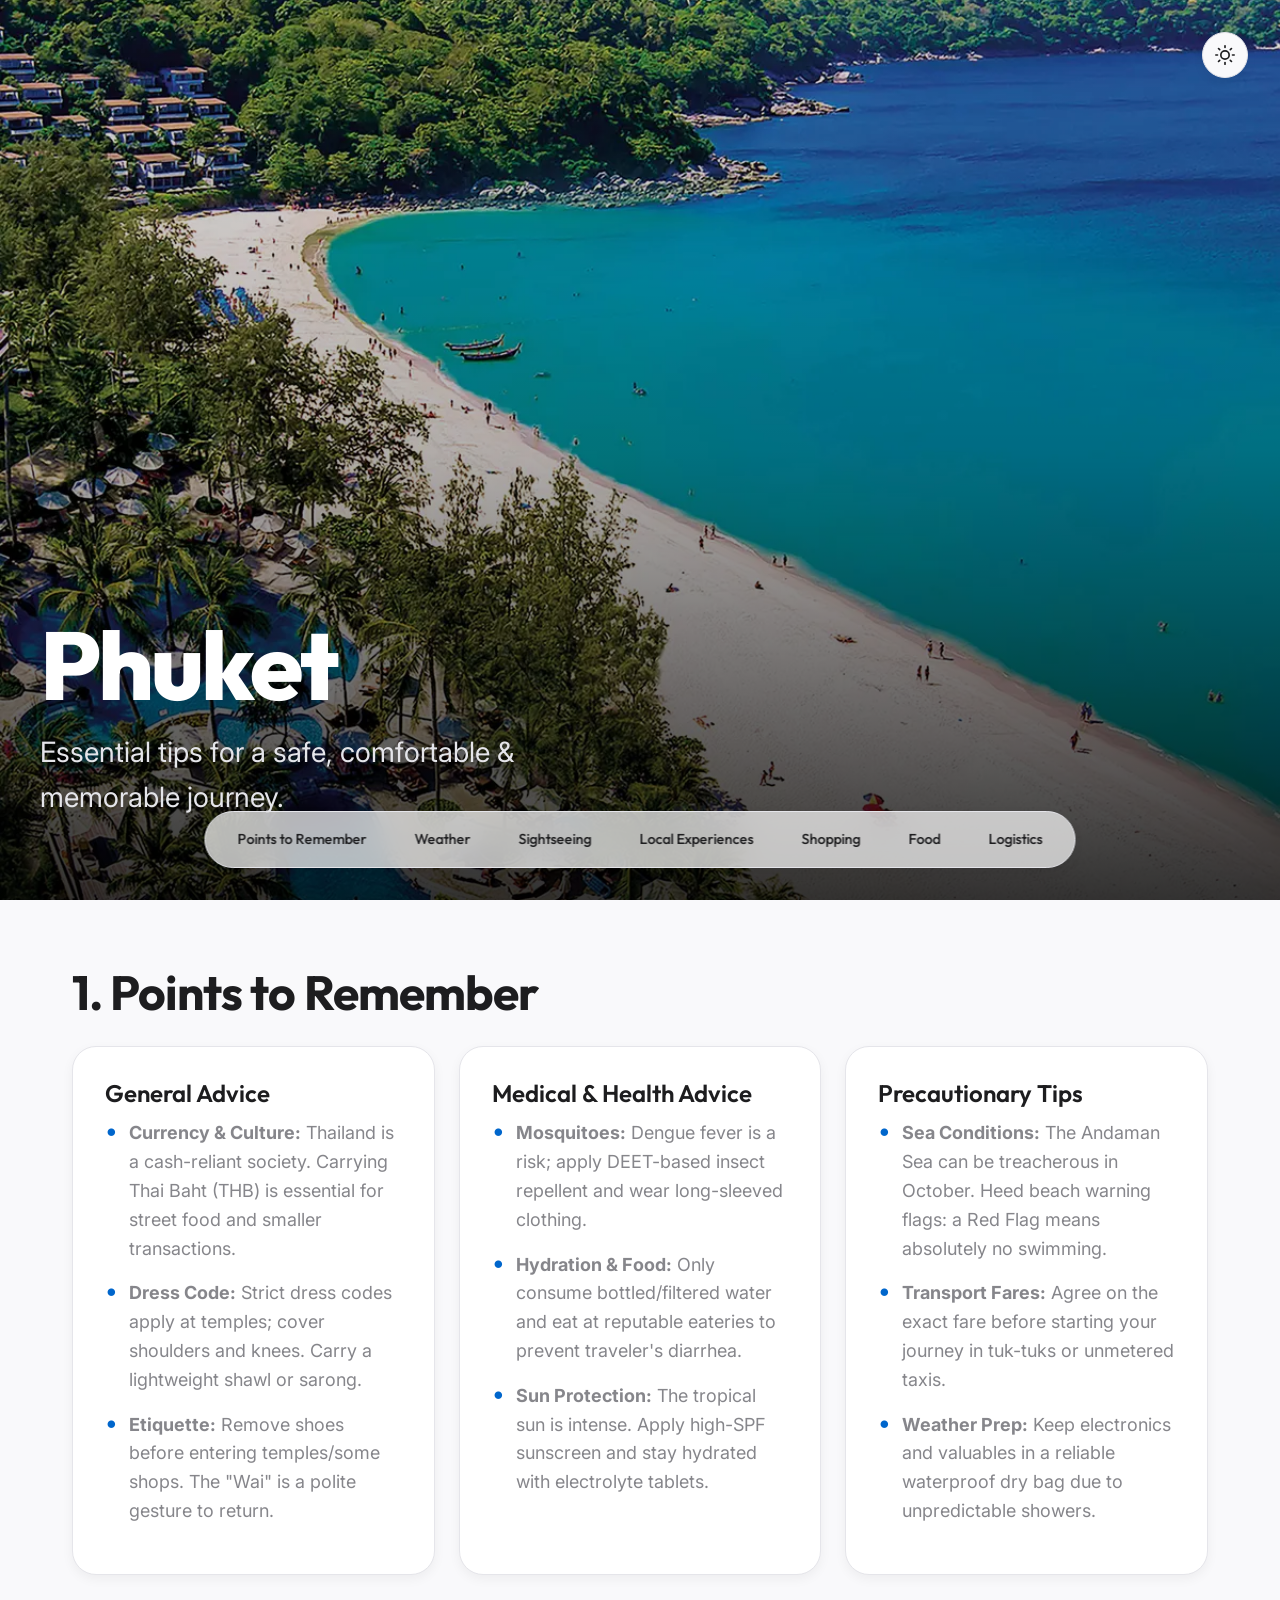
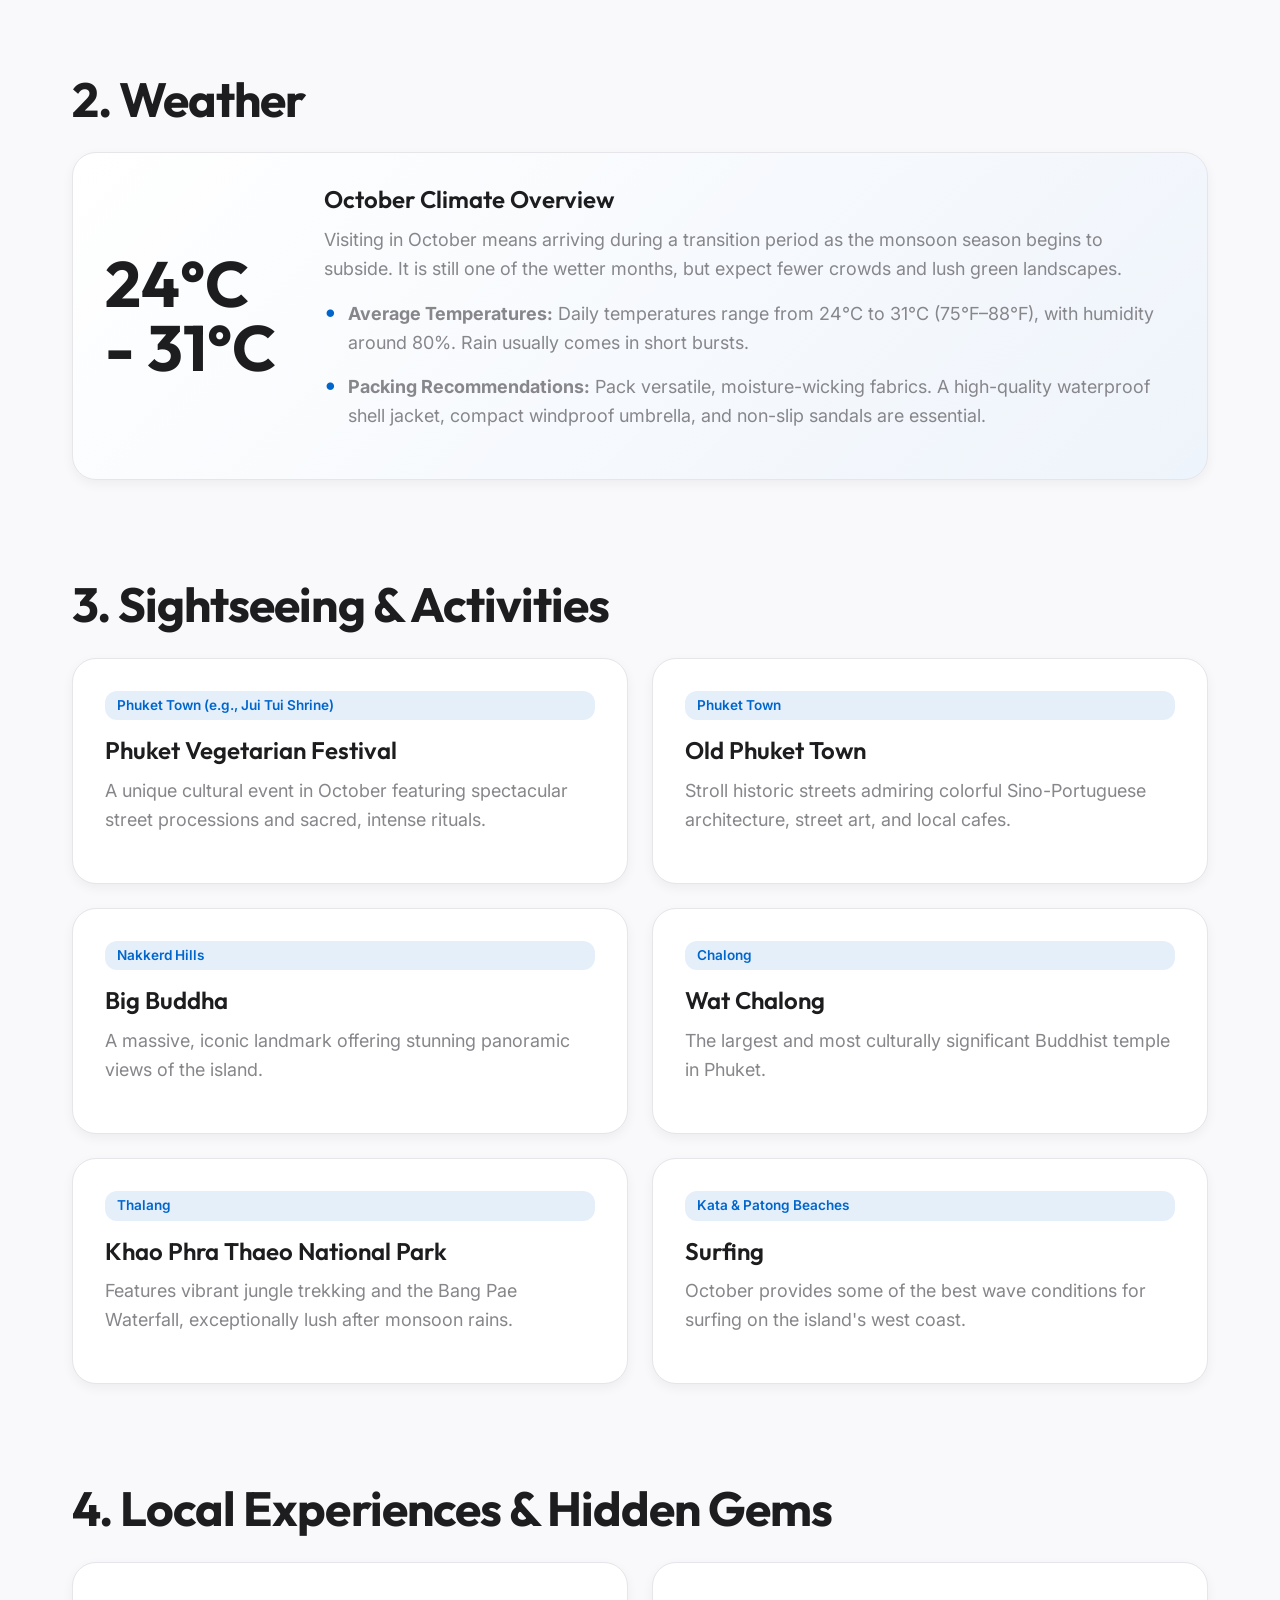
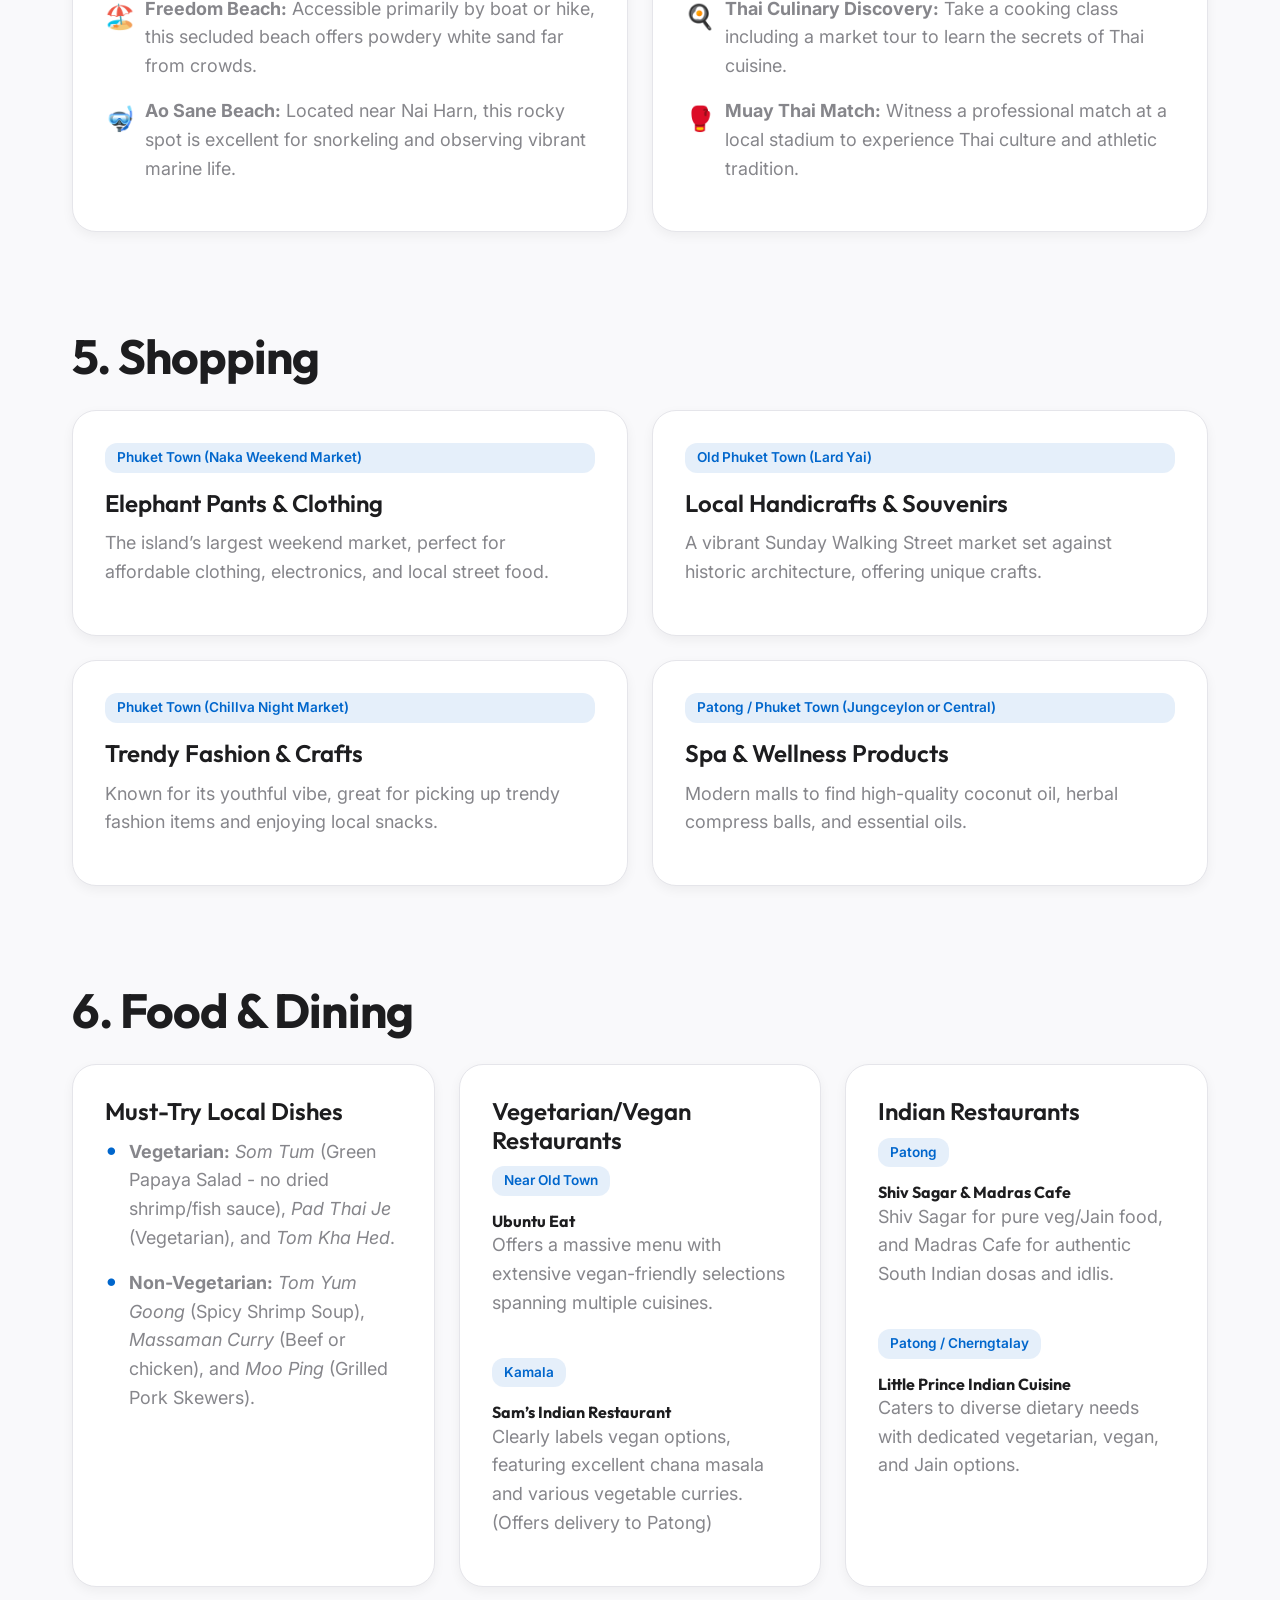
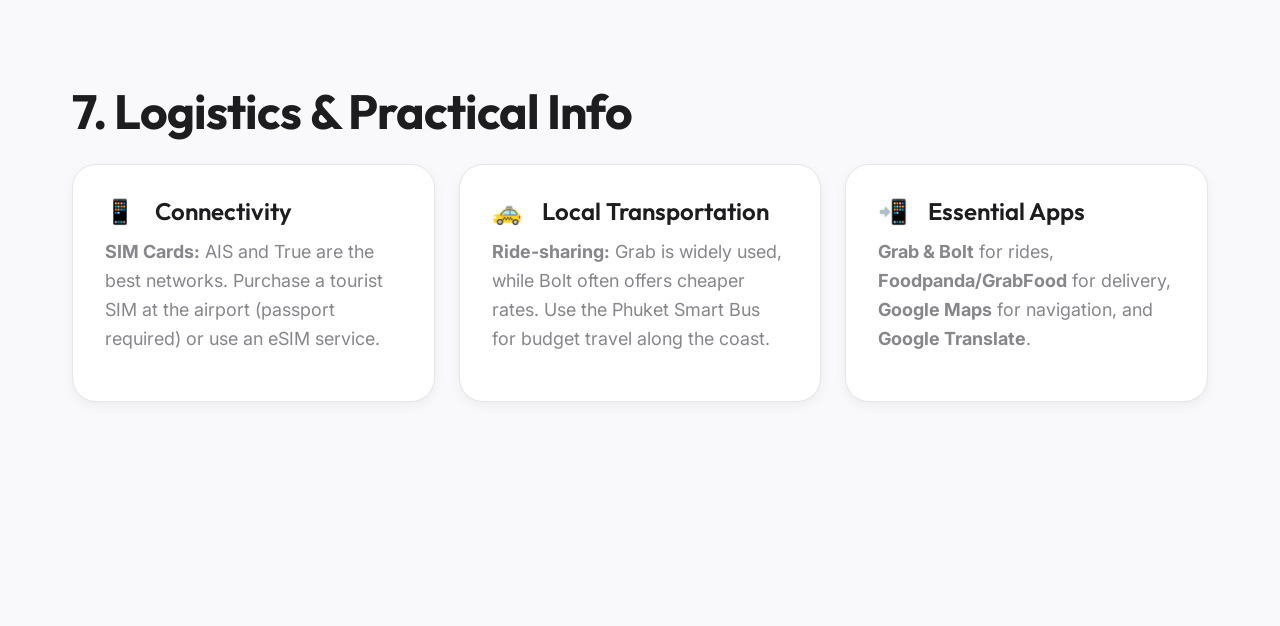
==== Phuket.html @ 5f1fd660 "feat: initialize Phuket travel guide project with responsive layout, custom CSS styling, and interac" ====
<!DOCTYPE html>
<html lang="en">
<head>
    <meta charset="UTF-8">
    <meta name="viewport" content="width=device-width, initial-scale=1.0">
    <title>Phuket Travel Guide - TTB Experiences</title>
    <meta name="description" content="Essential tips for a safe, comfortable & memorable journey to Phuket.">
    <link rel="stylesheet" href="phuket_styles.css">
    <script>
        (function() {
            const savedTheme = localStorage.getItem('theme');
            if (savedTheme === 'dark' || savedTheme === 'light') {
                document.documentElement.setAttribute('data-theme', savedTheme);
            }
        })();
    </script>
</head>
<body>

    <!-- Floating Action Button -->
    <div class="fab-container">
        <button class="fab-btn" id="theme-toggle" aria-label="Toggle Theme" style="padding: 0.75rem;">
            <svg id="theme-icon" width="20" height="20" viewBox="0 0 24 24" fill="none" stroke="currentColor" stroke-width="2" stroke-linecap="round" stroke-linejoin="round">
                <!-- SVG content managed by JS -->
            </svg>
        </button>
    </div>

    <!-- Floating Navigation Island -->
    <nav class="nav-island" aria-label="Table of Contents">
        <a href="#points-to-remember" class="nav-link">Points to Remember</a>
        <a href="#weather" class="nav-link">Weather</a>
        <a href="#sightseeing" class="nav-link">Sightseeing</a>
        <a href="#local-experiences" class="nav-link">Local Experiences</a>
        <a href="#shopping" class="nav-link">Shopping</a>
        <a href="#food" class="nav-link">Food</a>
        <a href="#logistics" class="nav-link">Logistics</a>
    </nav>

    <!-- Hero Section -->
    <header class="hero">
        <div class="hero-content">
            <h1>Phuket</h1>
            <p>Essential tips for a safe, comfortable & memorable journey.</p>
        </div>
    </header>

    <main>
        <!-- Section 1: Points to Remember -->
        <section id="points-to-remember" class="reveal">
            <h2>1. Points to Remember</h2>
            <div class="bento-grid col-3">
                <article class="bento-card">
                    <h3>General Advice</h3>
                    <ul>
                        <li><strong>Currency & Culture:</strong> Thailand is a cash-reliant society. Carrying Thai Baht (THB) is essential for street food and smaller transactions.</li>
                        <li><strong>Dress Code:</strong> Strict dress codes apply at temples; cover shoulders and knees. Carry a lightweight shawl or sarong.</li>
                        <li><strong>Etiquette:</strong> Remove shoes before entering temples/some shops. The "Wai" is a polite gesture to return.</li>
                    </ul>
                </article>

                <article class="bento-card">
                    <h3>Medical & Health Advice</h3>
                    <ul>
                        <li><strong>Mosquitoes:</strong> Dengue fever is a risk; apply DEET-based insect repellent and wear long-sleeved clothing.</li>
                        <li><strong>Hydration & Food:</strong> Only consume bottled/filtered water and eat at reputable eateries to prevent traveler's diarrhea.</li>
                        <li><strong>Sun Protection:</strong> The tropical sun is intense. Apply high-SPF sunscreen and stay hydrated with electrolyte tablets.</li>
                    </ul>
                </article>

                <article class="bento-card">
                    <h3>Precautionary Tips</h3>
                    <ul>
                        <li><strong>Sea Conditions:</strong> The Andaman Sea can be treacherous in October. Heed beach warning flags: a Red Flag means absolutely no swimming.</li>
                        <li><strong>Transport Fares:</strong> Agree on the exact fare before starting your journey in tuk-tuks or unmetered taxis.</li>
                        <li><strong>Weather Prep:</strong> Keep electronics and valuables in a reliable waterproof dry bag due to unpredictable showers.</li>
                    </ul>
                </article>
            </div>
        </section>

        <!-- Section 2: Weather -->
        <section id="weather" class="reveal">
            <h2>2. Weather</h2>
            <div class="bento-grid">
                <article class="bento-card weather-card">
                    <div class="weather-metric">24°C<br>- 31°C</div>
                    <div class="weather-details">
                        <h3>October Climate Overview</h3>
                        <p>Visiting in October means arriving during a transition period as the monsoon season begins to subside. It is still one of the wetter months, but expect fewer crowds and lush green landscapes.</p>
                        <ul>
                            <li><strong>Average Temperatures:</strong> Daily temperatures range from 24°C to 31°C (75°F–88°F), with humidity around 80%. Rain usually comes in short bursts.</li>
                            <li><strong>Packing Recommendations:</strong> Pack versatile, moisture-wicking fabrics. A high-quality waterproof shell jacket, compact windproof umbrella, and non-slip sandals are essential.</li>
                        </ul>
                    </div>
                </article>
            </div>
        </section>

        <!-- Section 3: Sightseeing & Activities -->
        <section id="sightseeing" class="reveal">
            <h2>3. Sightseeing & Activities</h2>
            <div class="bento-grid col-2">
                <article class="bento-card">
                    <span class="badge">Phuket Town (e.g., Jui Tui Shrine)</span>
                    <h3>Phuket Vegetarian Festival</h3>
                    <p>A unique cultural event in October featuring spectacular street processions and sacred, intense rituals.</p>
                </article>

                <article class="bento-card">
                    <span class="badge">Phuket Town</span>
                    <h3>Old Phuket Town</h3>
                    <p>Stroll historic streets admiring colorful Sino-Portuguese architecture, street art, and local cafes.</p>
                </article>

                <article class="bento-card">
                    <span class="badge">Nakkerd Hills</span>
                    <h3>Big Buddha</h3>
                    <p>A massive, iconic landmark offering stunning panoramic views of the island.</p>
                </article>
                
                <article class="bento-card">
                    <span class="badge">Chalong</span>
                    <h3>Wat Chalong</h3>
                    <p>The largest and most culturally significant Buddhist temple in Phuket.</p>
                </article>

                <article class="bento-card">
                    <span class="badge">Thalang</span>
                    <h3>Khao Phra Thaeo National Park</h3>
                    <p>Features vibrant jungle trekking and the Bang Pae Waterfall, exceptionally lush after monsoon rains.</p>
                </article>
                
                <article class="bento-card">
                    <span class="badge">Kata & Patong Beaches</span>
                    <h3>Surfing</h3>
                    <p>October provides some of the best wave conditions for surfing on the island's west coast.</p>
                </article>
            </div>
        </section>

        <!-- Section 4: Local Experiences & Hidden Gems -->
        <section id="local-experiences" class="reveal">
            <h2>4. Local Experiences & Hidden Gems</h2>
            <div class="bento-grid col-2">
                <article class="bento-card">
                    <ul class="icon-list">
                        <li>
                            <span class="icon-wrap">🏖️</span>
                            <strong>Freedom Beach:</strong> Accessible primarily by boat or hike, this secluded beach offers powdery white sand far from crowds.
                        </li>
                        <li>
                            <span class="icon-wrap">🤿</span>
                            <strong>Ao Sane Beach:</strong> Located near Nai Harn, this rocky spot is excellent for snorkeling and observing vibrant marine life.
                        </li>
                    </ul>
                </article>
                <article class="bento-card">
                    <ul class="icon-list">
                        <li>
                            <span class="icon-wrap">🍳</span>
                            <strong>Thai Culinary Discovery:</strong> Take a cooking class including a market tour to learn the secrets of Thai cuisine.
                        </li>
                        <li>
                            <span class="icon-wrap">🥊</span>
                            <strong>Muay Thai Match:</strong> Witness a professional match at a local stadium to experience Thai culture and athletic tradition.
                        </li>
                    </ul>
                </article>
            </div>
        </section>

        <!-- Section 5: Shopping -->
        <section id="shopping" class="reveal">
            <h2>5. Shopping</h2>
            <div class="bento-grid col-2">
                <article class="bento-card">
                    <span class="badge">Phuket Town (Naka Weekend Market)</span>
                    <h3>Elephant Pants & Clothing</h3>
                    <p>The island’s largest weekend market, perfect for affordable clothing, electronics, and local street food.</p>
                </article>

                <article class="bento-card">
                    <span class="badge">Old Phuket Town (Lard Yai)</span>
                    <h3>Local Handicrafts & Souvenirs</h3>
                    <p>A vibrant Sunday Walking Street market set against historic architecture, offering unique crafts.</p>
                </article>

                <article class="bento-card">
                    <span class="badge">Phuket Town (Chillva Night Market)</span>
                    <h3>Trendy Fashion & Crafts</h3>
                    <p>Known for its youthful vibe, great for picking up trendy fashion items and enjoying local snacks.</p>
                </article>
                
                <article class="bento-card">
                    <span class="badge">Patong / Phuket Town (Jungceylon or Central)</span>
                    <h3>Spa & Wellness Products</h3>
                    <p>Modern malls to find high-quality coconut oil, herbal compress balls, and essential oils.</p>
                </article>
            </div>
        </section>

        <!-- Section 6: Food & Dining -->
        <section id="food" class="reveal">
            <h2>6. Food & Dining</h2>
            <div class="bento-grid col-3">
                <article class="bento-card">
                    <h3>Must-Try Local Dishes</h3>
                    <ul>
                        <li><strong>Vegetarian:</strong> <em>Som Tum</em> (Green Papaya Salad - no dried shrimp/fish sauce), <em>Pad Thai Je</em> (Vegetarian), and <em>Tom Kha Hed</em>.</li>
                        <li><strong>Non-Vegetarian:</strong> <em>Tom Yum Goong</em> (Spicy Shrimp Soup), <em>Massaman Curry</em> (Beef or chicken), and <em>Moo Ping</em> (Grilled Pork Skewers).</li>
                    </ul>
                </article>

                <article class="bento-card">
                    <h3>Vegetarian/Vegan Restaurants</h3>
                    <div style="margin-bottom: 1.5rem;">
                        <span class="badge">Near Old Town</span>
                        <h4>Ubuntu Eat</h4>
                        <p>Offers a massive menu with extensive vegan-friendly selections spanning multiple cuisines.</p>
                    </div>
                    <div>
                        <span class="badge">Kamala</span>
                        <h4>Sam’s Indian Restaurant</h4>
                        <p>Clearly labels vegan options, featuring excellent chana masala and various vegetable curries. (Offers delivery to Patong)</p>
                    </div>
                </article>

                <article class="bento-card">
                    <h3>Indian Restaurants</h3>
                    <div style="margin-bottom: 1.5rem;">
                        <span class="badge">Patong</span>
                        <h4>Shiv Sagar & Madras Cafe</h4>
                        <p>Shiv Sagar for pure veg/Jain food, and Madras Cafe for authentic South Indian dosas and idlis.</p>
                    </div>
                    <div>
                        <span class="badge">Patong / Cherngtalay</span>
                        <h4>Little Prince Indian Cuisine</h4>
                        <p>Caters to diverse dietary needs with dedicated vegetarian, vegan, and Jain options.</p>
                    </div>
                </article>
            </div>
        </section>

        <!-- Section 7: Logistics & Practical Info -->
        <section id="logistics" class="reveal">
            <h2>7. Logistics & Practical Info</h2>
            <div class="bento-grid col-3">
                <article class="bento-card">
                    <h3><span style="font-size: 1.5rem; margin-right: 0.5rem;">📱</span> Connectivity</h3>
                    <p><strong>SIM Cards:</strong> AIS and True are the best networks. Purchase a tourist SIM at the airport (passport required) or use an eSIM service.</p>
                </article>

                <article class="bento-card">
                    <h3><span style="font-size: 1.5rem; margin-right: 0.5rem;">🚕</span> Local Transportation</h3>
                    <p><strong>Ride-sharing:</strong> Grab is widely used, while Bolt often offers cheaper rates. Use the Phuket Smart Bus for budget travel along the coast.</p>
                </article>

                <article class="bento-card">
                    <h3><span style="font-size: 1.5rem; margin-right: 0.5rem;">📲</span> Essential Apps</h3>
                    <p><strong>Grab & Bolt</strong> for rides, <strong>Foodpanda/GrabFood</strong> for delivery, <strong>Google Maps</strong> for navigation, and <strong>Google Translate</strong>.</p>
                </article>
            </div>
        </section>
    </main>

    <script>
        // Micro-animations: Intersection Observer for Scroll Reveals
        document.addEventListener('DOMContentLoaded', () => {
            const reveals = document.querySelectorAll('.reveal');
            
            const observerOptions = {
                root: null,
                rootMargin: '0px',
                threshold: 0.15
            };
            
            const observer = new IntersectionObserver((entries, observer) => {
                entries.forEach(entry => {
                    if (entry.isIntersecting) {
                        entry.target.classList.add('visible');
                    }
                });
            }, observerOptions);
            
            reveals.forEach(reveal => {
                observer.observe(reveal);
            });
            
            // Theme Toggle Logic
            const toggleBtn = document.getElementById('theme-toggle');
            const themeIcon = document.getElementById('theme-icon');
            
            const sunIcon = `<circle cx="12" cy="12" r="5"></circle><line x1="12" y1="1" x2="12" y2="3"></line><line x1="12" y1="21" x2="12" y2="23"></line><line x1="4.22" y1="4.22" x2="5.64" y2="5.64"></line><line x1="18.36" y1="18.36" x2="19.78" y2="19.78"></line><line x1="1" y1="12" x2="3" y2="12"></line><line x1="21" y1="12" x2="23" y2="12"></line><line x1="4.22" y1="19.78" x2="5.64" y2="18.36"></line><line x1="18.36" y1="5.64" x2="19.78" y2="4.22"></line>`;
            const moonIcon = `<path d="M21 12.79A9 9 0 1 1 11.21 3 7 7 0 0 0 21 12.79z"></path>`;
            
            // Initial Icon check based on applied theme or system pref
            const currentTheme = document.documentElement.getAttribute('data-theme');
            const prefersDark = window.matchMedia('(prefers-color-scheme: dark)').matches;
            
            if (currentTheme === 'dark' || (currentTheme !== 'light' && prefersDark)) {
                themeIcon.innerHTML = moonIcon;
            } else {
                themeIcon.innerHTML = sunIcon;
            }

            toggleBtn.addEventListener('click', () => {
                let targetTheme;
                const activeTheme = document.documentElement.getAttribute('data-theme');
                
                if (activeTheme === 'dark' || (activeTheme !== 'light' && window.matchMedia('(prefers-color-scheme: dark)').matches)) {
                    targetTheme = 'light';
                    themeIcon.innerHTML = sunIcon;
                } else {
                    targetTheme = 'dark';
                    themeIcon.innerHTML = moonIcon;
                }
                
                document.documentElement.setAttribute('data-theme', targetTheme);
                localStorage.setItem('theme', targetTheme);
            });
        });
    </script>
</body>
</html>
---- phuket_styles.css ----
/* phuket_styles.css */
@import url('https://fonts.googleapis.com/css2?family=Inter:wght@400;500;600&family=Outfit:wght@500;700;800&display=swap');

:root {
    /* Light Mode (Editorial & Airy) */
    --bg-primary: #F9F9FB;
    --bg-secondary: #FFFFFF;
    --text-primary: #1D1D1F;
    --text-secondary: #86868B;
    --accent: #0066CC;
    --border: #E5E5EA;
    --shadow: 0 4px 12px rgba(0, 0, 0, 0.05);
    --glass-bg: rgba(255, 255, 255, 0.7);
}

@media (prefers-color-scheme: dark) {
    :root:not([data-theme="light"]) {
        /* Dark Mode (Sleek & Immersive) */
        --bg-primary: #000000;
        --bg-secondary: #1C1C1E;
        --text-primary: #F5F5F7;
        --text-secondary: #A1A1A6;
        --accent: #2997FF;
        --border: #38383A;
        --shadow: 0 8px 24px rgba(0, 0, 0, 0.4);
        --glass-bg: rgba(28, 28, 30, 0.7);
    }
}

:root[data-theme="dark"] {
    /* Dark Mode (Sleek & Immersive) */
    --bg-primary: #000000;
    --bg-secondary: #1C1C1E;
    --text-primary: #F5F5F7;
    --text-secondary: #A1A1A6;
    --accent: #2997FF;
    --border: #38383A;
    --shadow: 0 8px 24px rgba(0, 0, 0, 0.4);
    --glass-bg: rgba(28, 28, 30, 0.7);
}

* {
    box-sizing: border-box;
    margin: 0;
    padding: 0;
}

html {
    scroll-behavior: smooth;
    font-size: 16px;
}

body {
    background-color: var(--bg-primary);
    color: var(--text-primary);
    font-family: 'Inter', sans-serif;
    line-height: 1.6;
    transition: background-color 0.3s ease, color 0.3s ease;
    overflow-x: hidden;
}

h1, h2, h3, h4, h5, h6 {
    font-family: 'Outfit', sans-serif;
    color: var(--text-primary);
    line-height: 1.2;
}

/* Typography Scale */
h1 { font-size: clamp(3rem, 8vw, 6rem); font-weight: 800; letter-spacing: -0.03em; }
h2 { font-size: clamp(2rem, 5vw, 3rem); font-weight: 700; margin-bottom: 1.5rem; letter-spacing: -0.02em; }
h3 { font-size: clamp(1.25rem, 3vw, 1.5rem); font-weight: 600; margin-bottom: 0.75rem; }
p, li { font-size: clamp(1rem, 2vw, 1.125rem); color: var(--text-secondary); margin-bottom: 1rem; }

a {
    color: var(--accent);
    text-decoration: none;
    transition: color 0.2s ease;
}

a:hover, a:focus-visible {
    color: var(--text-primary);
    outline: 2px solid var(--accent);
    outline-offset: 2px;
}

/* Floating Navigation Island */
.nav-island {
    position: fixed;
    bottom: 2rem;
    left: 50%;
    transform: translateX(-50%);
    background-color: var(--glass-bg);
    backdrop-filter: blur(16px);
    -webkit-backdrop-filter: blur(16px);
    border: 1px solid var(--border);
    border-radius: 50px;
    padding: 0.5rem 1rem;
    display: flex;
    gap: 1rem;
    z-index: 1000;
    box-shadow: var(--shadow);
    overflow-x: auto;
    max-width: 90vw;
}

.nav-island::-webkit-scrollbar {
    display: none;
}
.nav-island {
    -ms-overflow-style: none;
    scrollbar-width: none;
}

.nav-link {
    font-family: 'Outfit', sans-serif;
    font-weight: 500;
    font-size: 0.9rem;
    color: var(--text-primary);
    padding: 0.5rem 1rem;
    border-radius: 20px;
    white-space: nowrap;
    transition: background-color 0.2s ease, transform 0.2s ease;
}

.nav-link:hover {
    background-color: var(--border);
    transform: scale(1.05);
}

/* Hero Section */
.hero {
    position: relative;
    height: 100vh;
    min-height: 600px;
    display: flex;
    flex-direction: column;
    justify-content: flex-end;
    padding: 4rem 2rem;
    background-image: url('phuket_bg.webp');
    background-size: cover;
    background-position: center;
    background-attachment: fixed;
}

.hero::after {
    content: '';
    position: absolute;
    inset: 0;
    background: linear-gradient(to top, rgba(0,0,0,0.8) 0%, rgba(0,0,0,0.3) 50%, rgba(0,0,0,0.1) 100%);
    z-index: 1;
}

.hero-content {
    position: relative;
    z-index: 2;
    max-width: 1200px;
    margin: 0 auto;
    width: 100%;
}

.hero h1 {
    color: #FFFFFF;
    margin-bottom: 0.5rem;
}

.hero p {
    color: #E5E5EA;
    font-size: clamp(1.25rem, 3vw, 1.75rem);
    max-width: 600px;
}

/* Main Content Layout */
main {
    max-width: 1200px;
    margin: 0 auto;
    padding: 4rem 2rem 8rem 2rem;
}

section {
    margin-bottom: 6rem;
    opacity: 0;
    transform: translateY(20px);
    transition: opacity 0.6s ease-out, transform 0.6s ease-out;
}

section.visible {
    opacity: 1;
    transform: translateY(0);
}

/* Bento Box Grid */
.bento-grid {
    display: grid;
    grid-template-columns: repeat(auto-fit, minmax(300px, 1fr));
    gap: 1.5rem;
}

.bento-grid.col-2 {
    grid-template-columns: repeat(auto-fit, minmax(400px, 1fr));
}

.bento-grid.col-3 {
    grid-template-columns: repeat(auto-fit, minmax(280px, 1fr));
}

/* Bento Cards */
.bento-card {
    background-color: var(--bg-secondary);
    border: 1px solid var(--border);
    border-radius: 24px;
    padding: 2rem;
    box-shadow: var(--shadow);
    transition: transform 0.3s ease, box-shadow 0.3s ease;
    display: flex;
    flex-direction: column;
}

.bento-card:hover {
    transform: translateY(-4px) scale(1.01);
    box-shadow: 0 12px 32px rgba(0, 0, 0, 0.1);
}

.bento-card h3 {
    display: flex;
    align-items: center;
    gap: 0.75rem;
}

.bento-card ul {
    list-style: none;
}

.bento-card li {
    position: relative;
    padding-left: 1.5rem;
    margin-bottom: 1rem;
}

.bento-card li::before {
    content: '•';
    position: absolute;
    left: 0;
    color: var(--accent);
    font-size: 1.5rem;
    line-height: 1;
}

/* Specific Card Layouts */
.weather-card {
    grid-column: 1 / -1;
    background: linear-gradient(135deg, var(--bg-secondary) 0%, rgba(41, 151, 255, 0.05) 100%);
    display: flex;
    flex-direction: row;
    align-items: center;
    gap: 3rem;
}

.weather-metric {
    font-family: 'Outfit', sans-serif;
    font-size: clamp(3rem, 6vw, 4rem);
    font-weight: 700;
    color: var(--text-primary);
    line-height: 1;
}

.weather-details {
    flex: 1;
}

/* Badges */
.badge {
    display: inline-block;
    background-color: rgba(0, 102, 204, 0.1);
    color: var(--accent);
    padding: 0.25rem 0.75rem;
    border-radius: 12px;
    font-size: 0.85rem;
    font-weight: 600;
    margin-bottom: 1rem;
}

@media (prefers-color-scheme: dark) {
    .badge {
        background-color: rgba(41, 151, 255, 0.15);
    }
}

/* Lists and Icons */
.icon-list li {
    padding-left: 2.5rem;
}

.icon-list li::before {
    content: '';
    display: none;
}

.icon-wrap {
    position: absolute;
    left: 0;
    top: 0.2rem;
    font-size: 1.5rem;
}

/* Save as PDF Button */
.fab-container {
    position: fixed;
    top: 2rem;
    right: 2rem;
    z-index: 1000;
}

.fab-btn {
    background-color: var(--bg-primary);
    color: var(--text-primary);
    border: 1px solid var(--border);
    padding: 0.75rem 1.5rem;
    border-radius: 30px;
    font-family: 'Outfit', sans-serif;
    font-weight: 600;
    font-size: 1rem;
    cursor: pointer;
    box-shadow: var(--shadow);
    transition: all 0.3s ease;
    backdrop-filter: blur(8px);
    display: flex;
    align-items: center;
    gap: 0.5rem;
}

.fab-btn:hover {
    background-color: var(--text-primary);
    color: var(--bg-primary);
    transform: translateY(-2px);
}

/* Responsive */
@media (max-width: 768px) {
    .weather-card {
        flex-direction: column;
        align-items: flex-start;
        gap: 1.5rem;
    }
    
    .bento-grid.col-3, .bento-grid.col-2 {
        grid-template-columns: 1fr;
    }
}
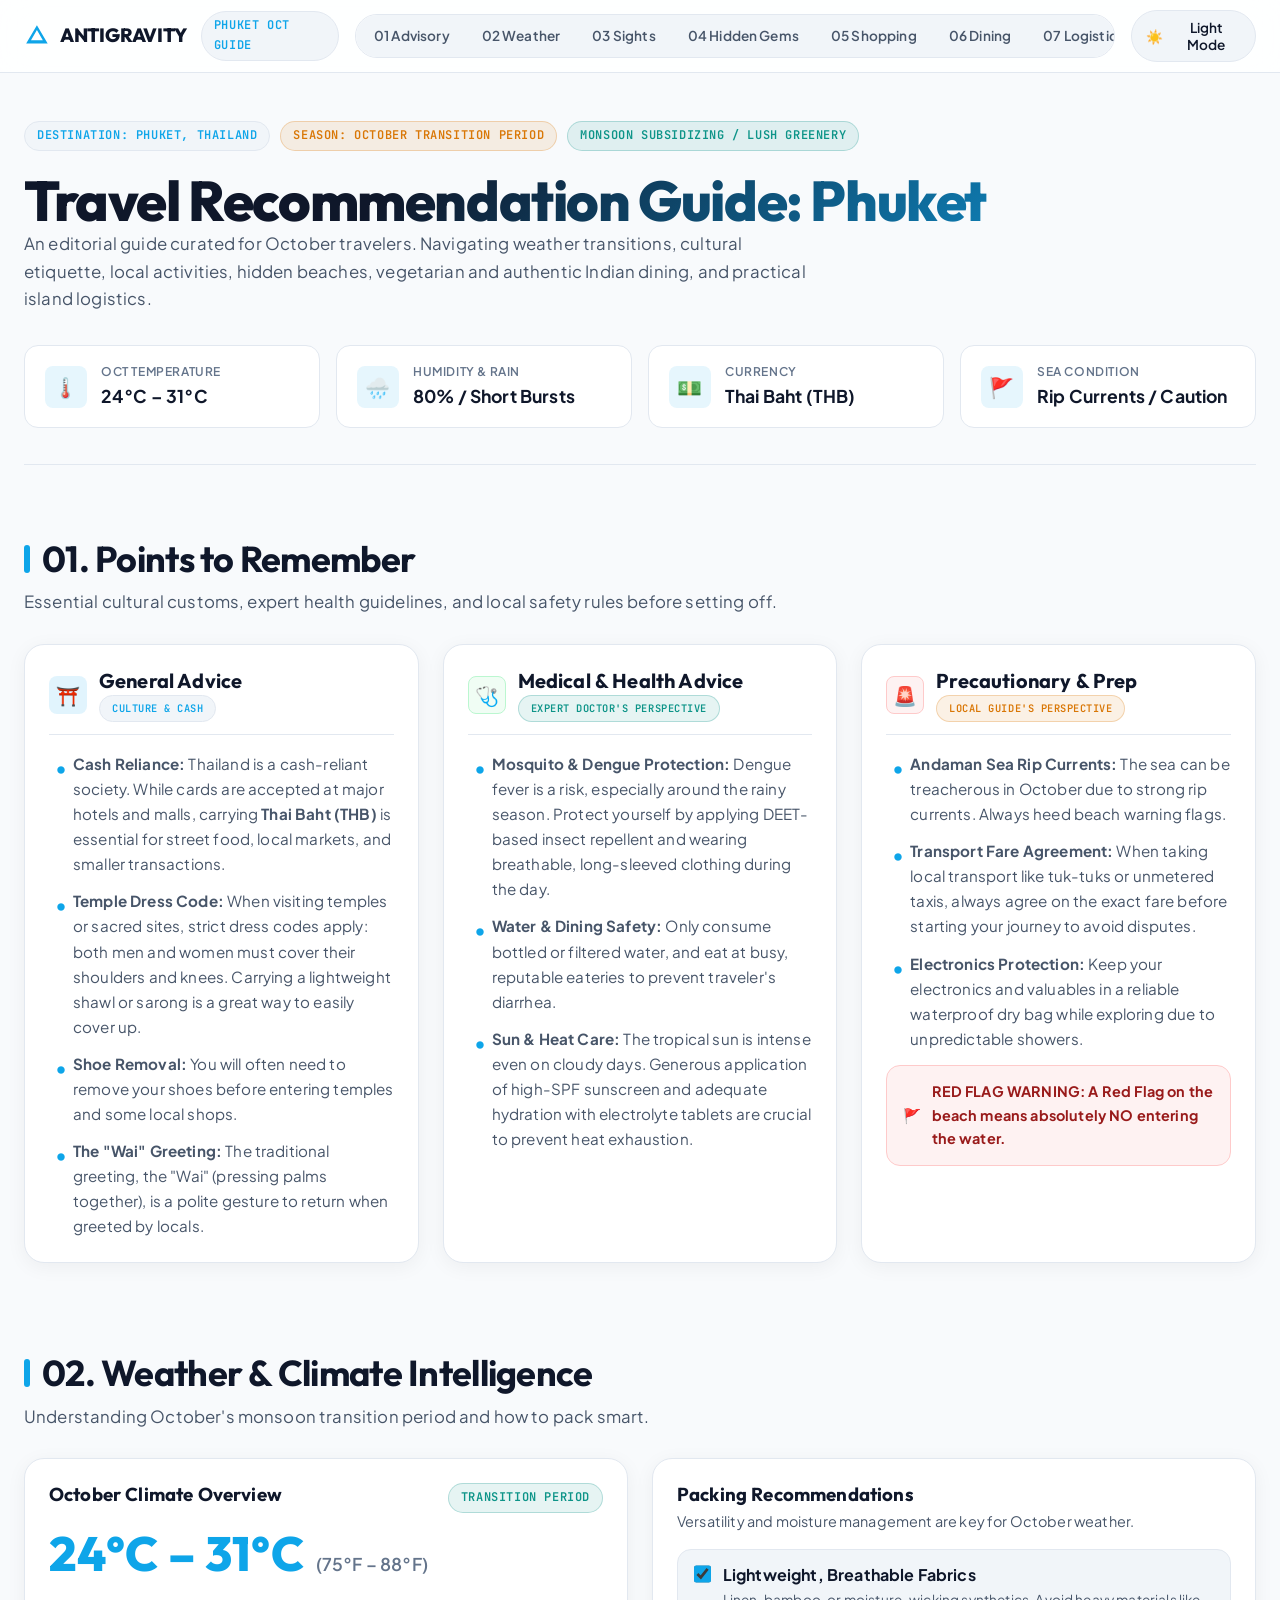
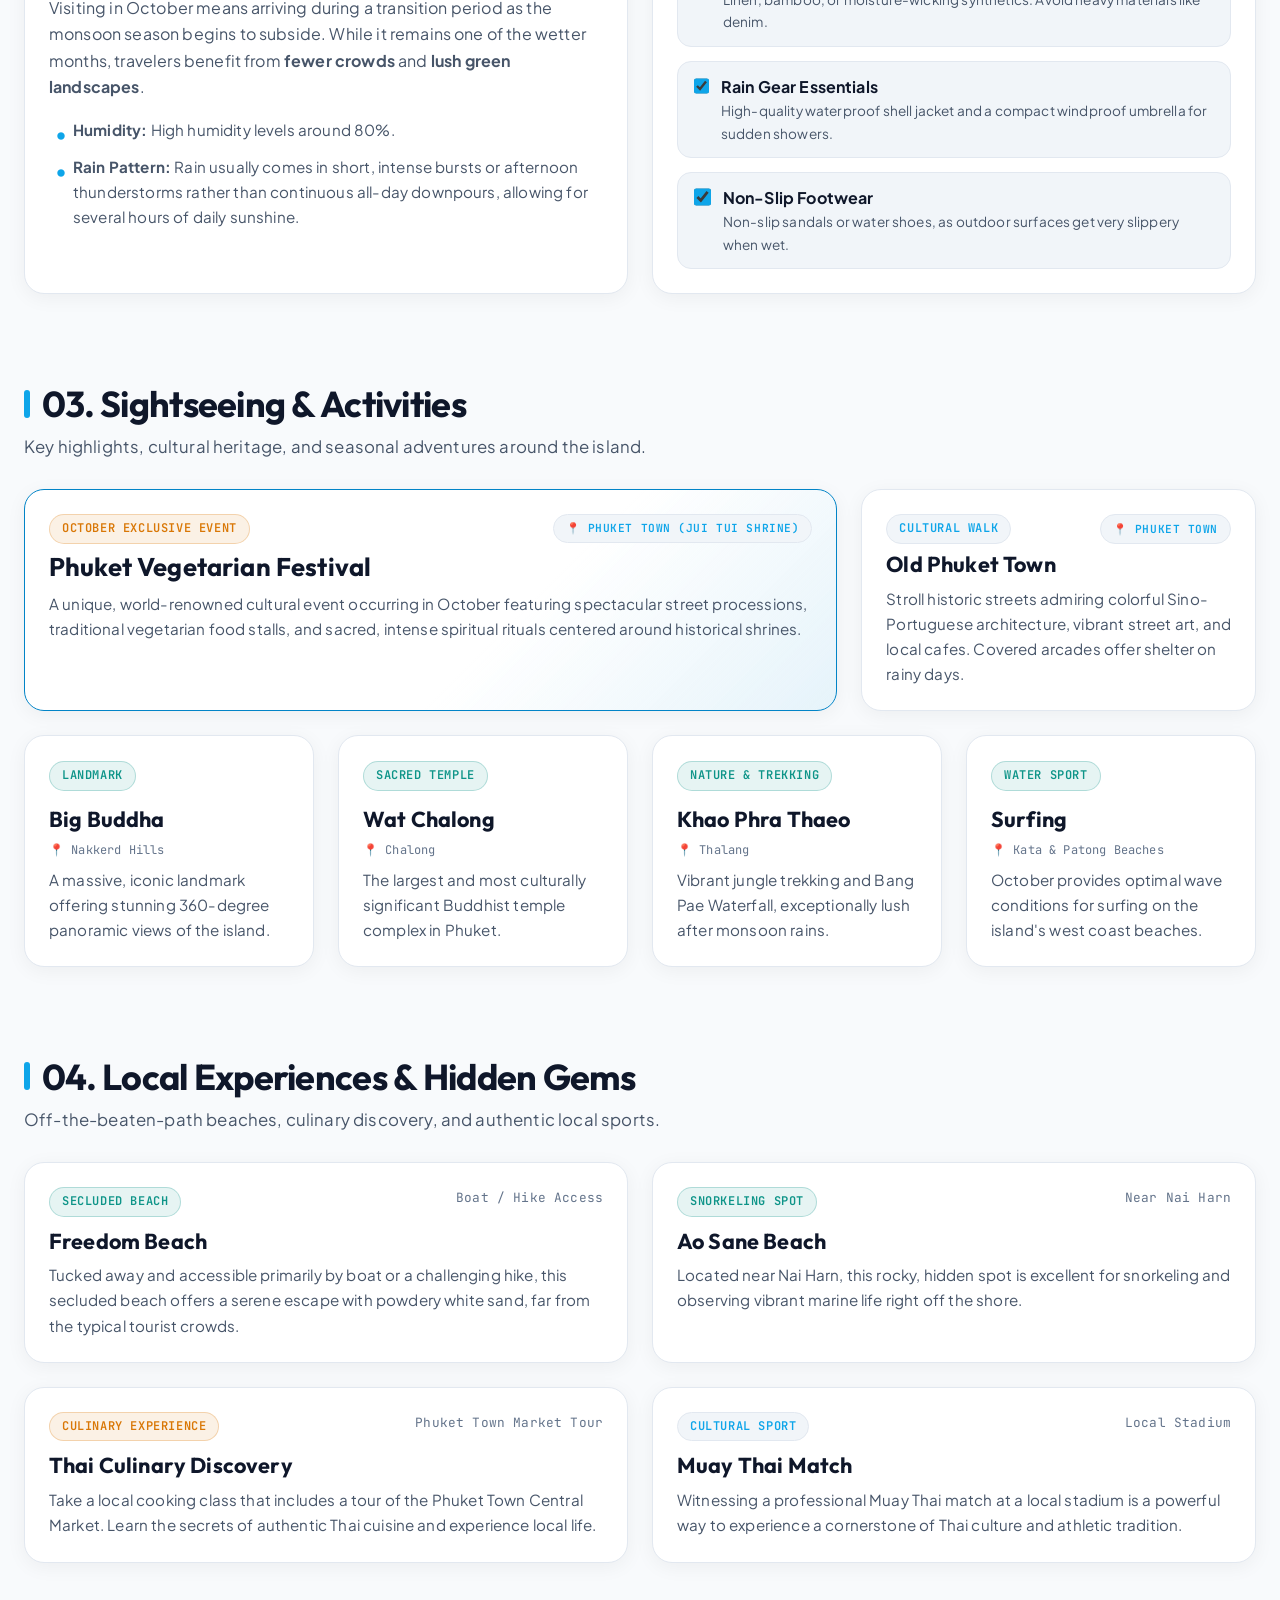
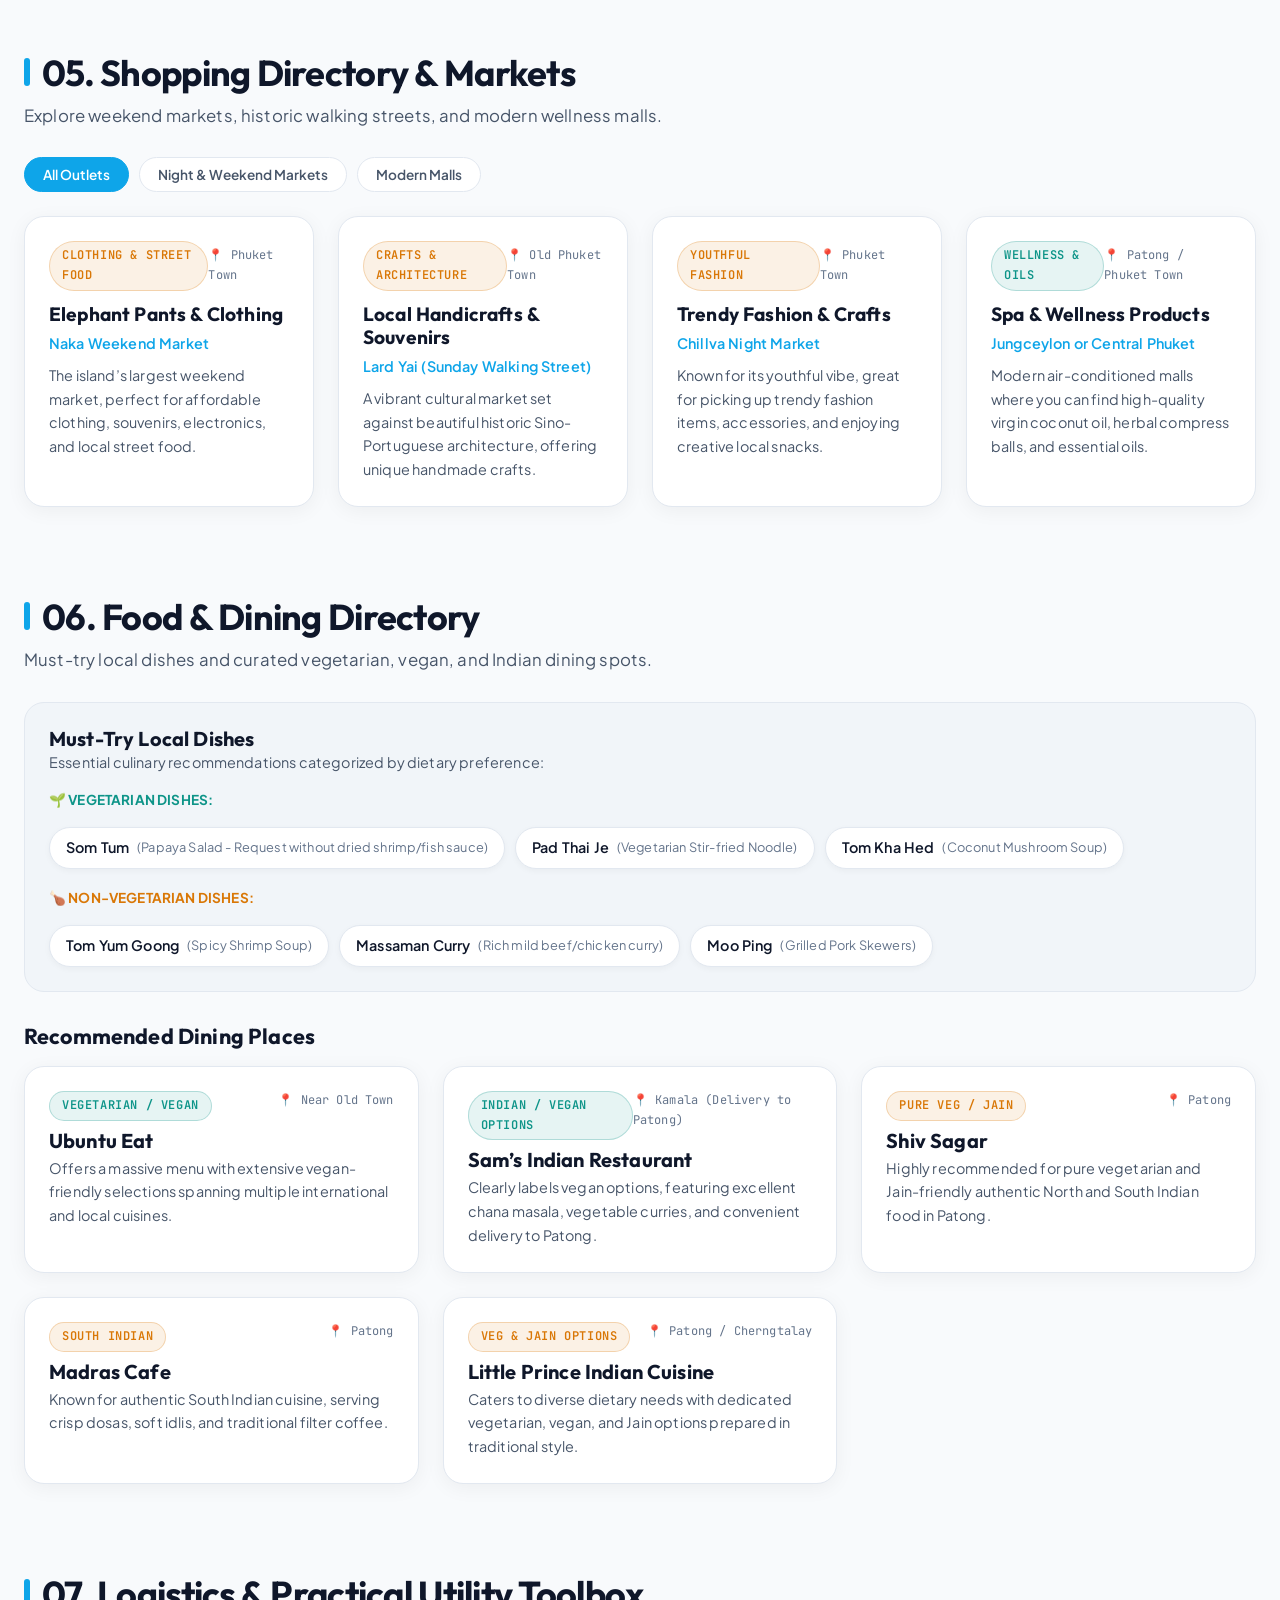
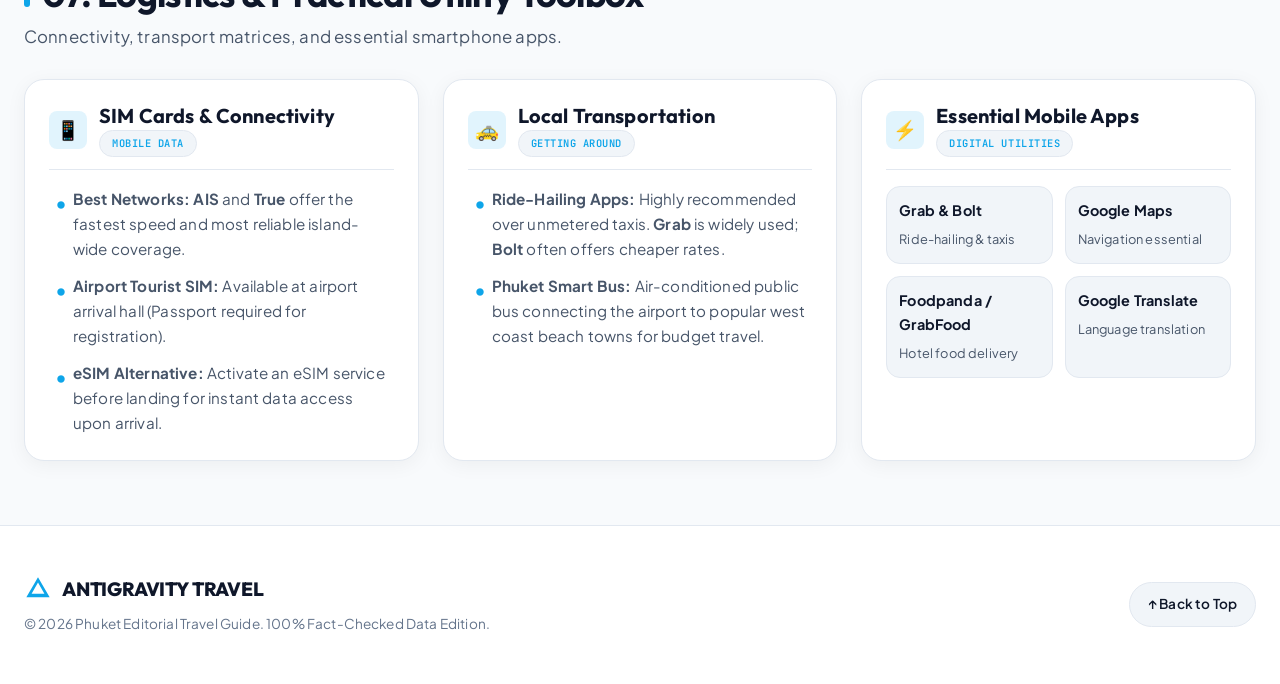
==== commit 59acb32d: "refactor: redesign Phuket travel guide with improved UI components, responsive layout, and structure" ====
--- a/Phuket.html
+++ b/Phuket.html
@@ -1,325 +1,1462 @@
 <!DOCTYPE html>
-<html lang="en">
+<html lang="en" data-theme="light">
 <head>
-    <meta charset="UTF-8">
-    <meta name="viewport" content="width=device-width, initial-scale=1.0">
-    <title>Phuket Travel Guide - TTB Experiences</title>
-    <meta name="description" content="Essential tips for a safe, comfortable & memorable journey to Phuket.">
-    <link rel="stylesheet" href="phuket_styles.css">
-    <script>
-        (function() {
-            const savedTheme = localStorage.getItem('theme');
-            if (savedTheme === 'dark' || savedTheme === 'light') {
-                document.documentElement.setAttribute('data-theme', savedTheme);
-            }
-        })();
-    </script>
+  <meta charset="UTF-8">
+  <meta name="viewport" content="width=device-width, initial-scale=1.0">
+  <title>Phuket Travel Guide | October Editorial Edition</title>
+  <meta name="description" content="An editorial, high-end travel guide for Phuket in October. Discover weather tips, essential advice, bento activities, dining, shopping, and logistics.">
+
+  <!-- Google Fonts -->
+  <link rel="preconnect" href="https://fonts.googleapis.com">
+  <link rel="preconnect" href="https://fonts.gstatic.com" crossorigin>
+  <link href="https://fonts.googleapis.com/css2?family=JetBrains+Mono:wght@500;600&family=Outfit:wght@500;600;700;800&family=Plus+Jakarta+Sans:wght@400;500;600;700&display=swap" rel="stylesheet">
+
+  <style>
+    /* ==========================================
+       1. DESIGN TOKENS & THEMING SYSTEM
+       ========================================== */
+    :root {
+      /* Theme 1: Light Theme - Phuket Sunburst */
+      --bg-canvas: #F8FAFC;
+      --surface-card: #FFFFFF;
+      --surface-subtle: #F1F5F9;
+      --surface-glass: rgba(255, 255, 255, 0.85);
+      --border-subtle: #E2E8F0;
+      --border-accent: #0284C7;
+      --text-primary: #0F172A;
+      --text-secondary: #475569;
+      --text-muted: #64748B;
+
+      --accent-primary: #0EA5E9;
+      --accent-primary-hover: #0284C7;
+      --accent-teal: #0D9488;
+      --accent-amber: #D97706;
+
+      --alert-danger-bg: #FEF2F2;
+      --alert-danger-text: #991B1B;
+      --alert-danger-border: #FECACA;
+      --alert-medical-bg: #F0FDF4;
+      --alert-medical-text: #166534;
+      --alert-medical-border: #BBF7D0;
+
+      --shadow-elevation-1: 0 4px 20px rgba(0, 0, 0, 0.05);
+      --shadow-hover: 0 12px 30px rgba(14, 165, 233, 0.12);
+      
+      --radius-sm: 8px;
+      --radius-md: 14px;
+      --radius-lg: 20px;
+      --radius-pill: 9999px;
+
+      --font-display: 'Outfit', sans-serif;
+      --font-body: 'Plus Jakarta Sans', sans-serif;
+      --font-mono: 'JetBrains Mono', monospace;
+
+      --transition-fast: 150ms cubic-bezier(0.16, 1, 0.3, 1);
+      --transition-smooth: 250ms cubic-bezier(0.16, 1, 0.3, 1);
+      --transition-theme: background-color 350ms ease, color 350ms ease, border-color 350ms ease;
+    }
+
+    [data-theme="dark"] {
+      /* Theme 2: Dark Theme - Andaman Twilight */
+      --bg-canvas: #090D16;
+      --surface-card: #111827;
+      --surface-subtle: #1F2937;
+      --surface-glass: rgba(17, 24, 39, 0.85);
+      --border-subtle: #1F2937;
+      --border-accent: #38BDF8;
+      --text-primary: #F8FAFC;
+      --text-secondary: #94A3B8;
+      --text-muted: #64748B;
+
+      --accent-primary: #38BDF8;
+      --accent-primary-hover: #7DD3FC;
+      --accent-teal: #2DD4BF;
+      --accent-amber: #FBBF24;
+
+      --alert-danger-bg: #350909;
+      --alert-danger-text: #FCA5A5;
+      --alert-danger-border: #7F1D1D;
+      --alert-medical-bg: #052E16;
+      --alert-medical-text: #86EFAC;
+      --alert-medical-border: #14532D;
+
+      --shadow-elevation-1: 0 8px 30px rgba(0, 0, 0, 0.40);
+      --shadow-hover: 0 12px 35px rgba(56, 189, 248, 0.18);
+    }
+
+    /* ==========================================
+       2. GLOBAL RESET & BASE STYLES
+       ========================================== */
+    *, *::before, *::after {
+      box-sizing: border-box;
+      margin: 0;
+      padding: 0;
+    }
+
+    html {
+      scroll-behavior: smooth;
+      font-size: 16px;
+    }
+
+    body {
+      background-color: var(--bg-canvas);
+      color: var(--text-primary);
+      font-family: var(--font-body);
+      line-height: 1.65;
+      letter-spacing: 0.01em;
+      transition: var(--transition-theme);
+      -webkit-font-smoothing: antialiased;
+    }
+
+    /* Focus Ring Accessibility */
+    :focus-visible {
+      outline: 2px solid var(--border-accent);
+      outline-offset: 4px;
+    }
+
+    /* Layout Container */
+    .container {
+      width: 100%;
+      max-width: 1360px;
+      margin: 0 auto;
+      padding: 0 24px;
+    }
+
+    @media (max-width: 640px) {
+      .container {
+        padding: 0 16px;
+      }
+    }
+
+    /* Typography Utilities */
+    h1, h2, h3, h4 {
+      font-family: var(--font-display);
+      color: var(--text-primary);
+      line-height: 1.2;
+    }
+
+    .hero-title {
+      font-size: clamp(2.25rem, 5vw, 3.5rem);
+      font-weight: 800;
+      letter-spacing: -0.025em;
+      background: linear-gradient(135deg, var(--text-primary) 30%, var(--accent-primary));
+      -webkit-background-clip: text;
+      -webkit-text-fill-color: transparent;
+      margin-bottom: 12px;
+    }
+
+    .section-title {
+      font-size: clamp(1.5rem, 3vw, 2.25rem);
+      font-weight: 700;
+      letter-spacing: -0.02em;
+      display: flex;
+      align-items: center;
+      gap: 12px;
+      margin-bottom: 24px;
+    }
+
+    .section-title::before {
+      content: '';
+      display: inline-block;
+      width: 6px;
+      height: 28px;
+      background-color: var(--accent-primary);
+      border-radius: 4px;
+    }
+
+    .section-desc {
+      color: var(--text-secondary);
+      font-size: 1.05rem;
+      margin-top: -16px;
+      margin-bottom: 28px;
+    }
+
+    .badge {
+      display: inline-flex;
+      align-items: center;
+      gap: 6px;
+      padding: 4px 12px;
+      border-radius: var(--radius-pill);
+      font-family: var(--font-mono);
+      font-size: 0.75rem;
+      font-weight: 600;
+      text-transform: uppercase;
+      letter-spacing: 0.05em;
+      background-color: var(--surface-subtle);
+      color: var(--accent-primary);
+      border: 1px solid var(--border-subtle);
+    }
+
+    .badge-amber {
+      background-color: rgba(217, 119, 6, 0.1);
+      color: var(--accent-amber);
+      border-color: rgba(217, 119, 6, 0.25);
+    }
+
+    .badge-teal {
+      background-color: rgba(13, 148, 136, 0.1);
+      color: var(--accent-teal);
+      border-color: rgba(13, 148, 136, 0.25);
+    }
+
+    /* Card Component Base */
+    .card {
+      background-color: var(--surface-card);
+      border: 1px solid var(--border-subtle);
+      border-radius: var(--radius-lg);
+      padding: 24px;
+      box-shadow: var(--shadow-elevation-1);
+      transition: transform var(--transition-smooth), border-color var(--transition-smooth), box-shadow var(--transition-smooth), background-color var(--transition-theme);
+    }
+
+    .card:hover {
+      transform: translateY(-4px);
+      border-color: rgba(14, 165, 233, 0.3);
+      box-shadow: var(--shadow-hover);
+    }
+
+    /* ==========================================
+       3. GLOBAL HEADER & STICKY NAV
+       ========================================== */
+    .site-header {
+      position: sticky;
+      top: 0;
+      z-index: 100;
+      background-color: var(--surface-glass);
+      backdrop-filter: blur(16px);
+      -webkit-backdrop-filter: blur(16px);
+      border-bottom: 1px solid var(--border-subtle);
+      transition: var(--transition-theme);
+    }
+
+    .header-inner {
+      display: flex;
+      align-items: center;
+      justify-content: space-between;
+      height: 72px;
+      gap: 16px;
+    }
+
+    .brand-logo {
+      display: flex;
+      align-items: center;
+      gap: 10px;
+      text-decoration: none;
+      color: var(--text-primary);
+      font-family: var(--font-display);
+      font-weight: 800;
+      font-size: 1.2rem;
+      letter-spacing: -0.01em;
+    }
+
+    .brand-logo svg {
+      width: 28px;
+      height: 28px;
+      fill: var(--accent-primary);
+    }
+
+    .nav-scrollspy {
+      display: flex;
+      align-items: center;
+      gap: 4px;
+      background-color: var(--surface-subtle);
+      padding: 4px;
+      border-radius: var(--radius-pill);
+      border: 1px solid var(--border-subtle);
+      overflow-x: auto;
+      max-width: 65%;
+      scrollbar-width: none;
+    }
+    .nav-scrollspy::-webkit-scrollbar { display: none; }
+
+    .nav-link {
+      padding: 6px 14px;
+      border-radius: var(--radius-pill);
+      font-size: 0.85rem;
+      font-weight: 600;
+      color: var(--text-secondary);
+      text-decoration: none;
+      white-space: nowrap;
+      transition: color var(--transition-fast), background-color var(--transition-fast);
+    }
+
+    .nav-link:hover, .nav-link.active {
+      color: var(--text-primary);
+      background-color: var(--surface-card);
+      box-shadow: 0 2px 8px rgba(0, 0, 0, 0.08);
+    }
+
+    .theme-toggle {
+      background: var(--surface-subtle);
+      border: 1px solid var(--border-subtle);
+      color: var(--text-primary);
+      padding: 8px 14px;
+      border-radius: var(--radius-pill);
+      cursor: pointer;
+      display: flex;
+      align-items: center;
+      gap: 8px;
+      font-family: var(--font-body);
+      font-size: 0.85rem;
+      font-weight: 600;
+      transition: var(--transition-smooth);
+    }
+
+    .theme-toggle:hover {
+      border-color: var(--border-accent);
+      color: var(--accent-primary);
+    }
+
+    @media (max-width: 1024px) {
+      .nav-scrollspy { display: none; }
+    }
+
+    /* Mobile Sticky Nav Sub-bar */
+    .mobile-nav-bar {
+      display: none;
+      background: var(--surface-glass);
+      backdrop-filter: blur(12px);
+      border-bottom: 1px solid var(--border-subtle);
+      padding: 8px 16px;
+      overflow-x: auto;
+      white-space: nowrap;
+      scrollbar-width: none;
+    }
+    .mobile-nav-bar::-webkit-scrollbar { display: none; }
+    @media (max-width: 1024px) {
+      .mobile-nav-bar { display: flex; gap: 8px; }
+    }
+
+    /* ==========================================
+       4. HERO SECTION
+       ========================================== */
+    .hero-section {
+      padding: 48px 0 36px;
+      border-bottom: 1px solid var(--border-subtle);
+      margin-bottom: 48px;
+    }
+
+    .hero-header-meta {
+      display: flex;
+      flex-wrap: wrap;
+      gap: 10px;
+      margin-bottom: 16px;
+    }
+
+    .hero-stats-grid {
+      display: grid;
+      grid-template-columns: repeat(auto-fit, minmax(200px, 1fr));
+      gap: 16px;
+      margin-top: 32px;
+    }
+
+    .stat-chip {
+      background-color: var(--surface-card);
+      border: 1px solid var(--border-subtle);
+      border-radius: var(--radius-md);
+      padding: 16px 20px;
+      display: flex;
+      align-items: center;
+      gap: 14px;
+    }
+
+    .stat-icon {
+      width: 42px;
+      height: 42px;
+      border-radius: var(--radius-sm);
+      background-color: rgba(14, 165, 233, 0.1);
+      color: var(--accent-primary);
+      display: flex;
+      align-items: center;
+      justify-content: center;
+      font-size: 1.25rem;
+      flex-shrink: 0;
+    }
+
+    .stat-info .stat-label {
+      font-size: 0.75rem;
+      font-weight: 600;
+      color: var(--text-muted);
+      text-transform: uppercase;
+      letter-spacing: 0.05em;
+    }
+
+    .stat-info .stat-val {
+      font-size: 1.1rem;
+      font-weight: 700;
+      color: var(--text-primary);
+    }
+
+    /* ==========================================
+       5. PRIMARY SECTIONS
+       ========================================== */
+    .guide-section {
+      padding-top: 24px;
+      margin-bottom: 64px;
+      scroll-margin-top: 90px;
+    }
+
+    /* SECTION 1: Advisory Tri-Card Grid */
+    .advisory-grid {
+      display: grid;
+      grid-template-columns: repeat(3, 1fr);
+      gap: 24px;
+    }
+
+    @media (max-width: 900px) {
+      .advisory-grid {
+        grid-template-columns: 1fr;
+      }
+    }
+
+    .card-header-icon {
+      display: flex;
+      align-items: center;
+      gap: 12px;
+      margin-bottom: 16px;
+      padding-bottom: 12px;
+      border-bottom: 1px solid var(--border-subtle);
+    }
+
+    .card-header-icon h3 {
+      font-size: 1.25rem;
+    }
+
+    .icon-box {
+      width: 38px;
+      height: 38px;
+      border-radius: var(--radius-sm);
+      display: flex;
+      align-items: center;
+      justify-content: center;
+      font-size: 1.2rem;
+      flex-shrink: 0;
+    }
+
+    .icon-box-primary { background: rgba(14, 165, 233, 0.12); color: var(--accent-primary); }
+    .icon-box-medical { background: var(--alert-medical-bg); color: var(--alert-medical-text); border: 1px solid var(--alert-medical-border); }
+    .icon-box-danger { background: var(--alert-danger-bg); color: var(--alert-danger-text); border: 1px solid var(--alert-danger-border); }
+
+    .bullet-list {
+      list-style: none;
+      display: flex;
+      flex-direction: column;
+      gap: 12px;
+    }
+
+    .bullet-list li {
+      position: relative;
+      padding-left: 24px;
+      color: var(--text-secondary);
+      font-size: 0.95rem;
+    }
+
+    .bullet-list li::before {
+      content: '•';
+      position: absolute;
+      left: 6px;
+      top: -2px;
+      color: var(--accent-primary);
+      font-size: 1.4rem;
+    }
+
+    .alert-banner {
+      background-color: var(--alert-danger-bg);
+      color: var(--alert-danger-text);
+      border: 1px solid var(--alert-danger-border);
+      border-radius: var(--radius-md);
+      padding: 14px 16px;
+      margin-top: 14px;
+      font-weight: 700;
+      font-size: 0.9rem;
+      display: flex;
+      align-items: center;
+      gap: 10px;
+    }
+
+    /* SECTION 2: Weather Split Grid */
+    .weather-grid {
+      display: grid;
+      grid-template-columns: 1fr 1fr;
+      gap: 24px;
+    }
+
+    @media (max-width: 900px) {
+      .weather-grid { grid-template-columns: 1fr; }
+    }
+
+    .temp-display {
+      display: flex;
+      align-items: baseline;
+      gap: 12px;
+      margin: 16px 0;
+    }
+
+    .temp-big {
+      font-family: var(--font-display);
+      font-size: 3rem;
+      font-weight: 800;
+      color: var(--accent-primary);
+      line-height: 1;
+    }
+
+    .temp-unit {
+      color: var(--text-muted);
+      font-weight: 600;
+      font-size: 1.1rem;
+    }
+
+    .checklist {
+      display: flex;
+      flex-direction: column;
+      gap: 14px;
+      margin-top: 16px;
+    }
+
+    .check-item {
+      display: flex;
+      align-items: flex-start;
+      gap: 12px;
+      background-color: var(--surface-subtle);
+      padding: 12px 16px;
+      border-radius: var(--radius-md);
+      border: 1px solid var(--border-subtle);
+    }
+
+    .check-item input[type="checkbox"] {
+      width: 18px;
+      height: 18px;
+      margin-top: 3px;
+      accent-color: var(--accent-primary);
+      cursor: pointer;
+    }
+
+    /* SECTION 3: Sightseeing Bento Grid Matrix */
+    .bento-grid {
+      display: grid;
+      grid-template-columns: repeat(12, 1fr);
+      gap: 24px;
+    }
+
+    .bento-col-8 { grid-column: span 8; }
+    .bento-col-4 { grid-column: span 4; }
+    .bento-col-3 { grid-column: span 3; }
+
+    @media (max-width: 1024px) {
+      .bento-col-8, .bento-col-4, .bento-col-3 { grid-column: span 12; }
+    }
+
+    .bento-featured {
+      background: linear-gradient(135deg, var(--surface-card) 60%, rgba(14, 165, 233, 0.08));
+      border: 1.5px solid var(--border-accent);
+      position: relative;
+      overflow: hidden;
+    }
+
+    .bento-title {
+      font-size: 1.35rem;
+      font-weight: 700;
+      margin: 8px 0;
+    }
+
+    .bento-desc {
+      color: var(--text-secondary);
+      font-size: 0.95rem;
+    }
+
+    /* SECTION 4: Local Experiences 2x2 Showcase */
+    .grid-2x2 {
+      display: grid;
+      grid-template-columns: 1fr 1fr;
+      gap: 24px;
+    }
+
+    @media (max-width: 768px) {
+      .grid-2x2 { grid-template-columns: 1fr; }
+    }
+
+    .gem-card {
+      display: flex;
+      flex-direction: column;
+      justify-content: space-between;
+      height: 100%;
+    }
+
+    .gem-card-header {
+      display: flex;
+      justify-content: space-between;
+      align-items: flex-start;
+      margin-bottom: 12px;
+    }
+
+    /* SECTION 5: Shopping Directory & Market Cards */
+    .filter-bar {
+      display: flex;
+      gap: 10px;
+      margin-bottom: 24px;
+      flex-wrap: wrap;
+    }
+
+    .filter-btn {
+      padding: 8px 18px;
+      border-radius: var(--radius-pill);
+      border: 1px solid var(--border-subtle);
+      background-color: var(--surface-card);
+      color: var(--text-secondary);
+      font-family: var(--font-body);
+      font-size: 0.85rem;
+      font-weight: 600;
+      cursor: pointer;
+      transition: var(--transition-fast);
+    }
+
+    .filter-btn.active, .filter-btn:hover {
+      background-color: var(--accent-primary);
+      color: #FFFFFF;
+      border-color: var(--accent-primary);
+    }
+
+    .directory-grid {
+      display: grid;
+      grid-template-columns: repeat(auto-fit, minmax(280px, 1fr));
+      gap: 24px;
+    }
+
+    .item-badge-row {
+      display: flex;
+      justify-content: space-between;
+      align-items: center;
+      margin-bottom: 12px;
+    }
+
+    /* SECTION 6: Food & Dining Showcase */
+    .dishes-pill-showcase {
+      background-color: var(--surface-subtle);
+      border: 1px solid var(--border-subtle);
+      border-radius: var(--radius-lg);
+      padding: 24px;
+      margin-bottom: 32px;
+    }
+
+    .dish-tag-cloud {
+      display: flex;
+      flex-wrap: wrap;
+      gap: 10px;
+      margin-top: 16px;
+    }
+
+    .dish-pill {
+      background-color: var(--surface-card);
+      border: 1px solid var(--border-subtle);
+      padding: 8px 16px;
+      border-radius: var(--radius-pill);
+      font-size: 0.9rem;
+      color: var(--text-primary);
+      font-weight: 600;
+      display: flex;
+      align-items: center;
+      gap: 8px;
+      box-shadow: 0 2px 6px rgba(0, 0, 0, 0.04);
+    }
+
+    .dish-pill em {
+      font-style: normal;
+      color: var(--text-muted);
+      font-size: 0.8rem;
+      font-weight: 400;
+    }
+
+    .dining-grid-container {
+      display: grid;
+      grid-template-columns: repeat(auto-fit, minmax(300px, 1fr));
+      gap: 24px;
+    }
+
+    /* SECTION 7: Logistics Utilities Matrix */
+    .logistics-grid {
+      display: grid;
+      grid-template-columns: repeat(3, 1fr);
+      gap: 24px;
+    }
+
+    @media (max-width: 1024px) {
+      .logistics-grid { grid-template-columns: 1fr; }
+    }
+
+    .apps-grid {
+      display: grid;
+      grid-template-columns: 1fr 1fr;
+      gap: 12px;
+      margin-top: 12px;
+    }
+
+    .app-item {
+      background-color: var(--surface-subtle);
+      border: 1px solid var(--border-subtle);
+      padding: 12px;
+      border-radius: var(--radius-md);
+    }
+
+    .app-item strong {
+      display: block;
+      font-size: 0.9rem;
+      color: var(--text-primary);
+      margin-bottom: 2px;
+    }
+
+    .app-item span {
+      font-size: 0.8rem;
+      color: var(--text-secondary);
+    }
+
+    /* ==========================================
+       6. GLOBAL FOOTER
+       ========================================== */
+    .site-footer {
+      border-top: 1px solid var(--border-subtle);
+      background-color: var(--surface-card);
+      padding: 48px 0;
+      margin-top: 64px;
+      transition: var(--transition-theme);
+    }
+
+    .footer-inner {
+      display: flex;
+      flex-wrap: wrap;
+      align-items: center;
+      justify-content: space-between;
+      gap: 24px;
+    }
+
+    .footer-brand {
+      display: flex;
+      flex-direction: column;
+      gap: 8px;
+    }
+
+    .footer-copyright {
+      color: var(--text-muted);
+      font-size: 0.85rem;
+    }
+
+    .back-to-top {
+      background-color: var(--surface-subtle);
+      border: 1px solid var(--border-subtle);
+      color: var(--text-primary);
+      padding: 10px 18px;
+      border-radius: var(--radius-pill);
+      cursor: pointer;
+      font-family: var(--font-body);
+      font-weight: 600;
+      font-size: 0.85rem;
+      transition: var(--transition-smooth);
+      text-decoration: none;
+      display: inline-flex;
+      align-items: center;
+      gap: 6px;
+    }
+
+    .back-to-top:hover {
+      background-color: var(--accent-primary);
+      color: #FFFFFF;
+      border-color: var(--accent-primary);
+    }
+  </style>
 </head>
 <body>
 
-    <!-- Floating Action Button -->
-    <div class="fab-container">
-        <button class="fab-btn" id="theme-toggle" aria-label="Toggle Theme" style="padding: 0.75rem;">
-            <svg id="theme-icon" width="20" height="20" viewBox="0 0 24 24" fill="none" stroke="currentColor" stroke-width="2" stroke-linecap="round" stroke-linejoin="round">
-                <!-- SVG content managed by JS -->
-            </svg>
-        </button>
+  <!-- ==========================================
+       GLOBAL HEADER & STICKY NAVIGATION
+       ========================================== -->
+  <header class="site-header">
+    <div class="container header-inner">
+      <a href="#" class="brand-logo" aria-label="Antigravity Travel Home">
+        <svg viewBox="0 0 24 24"><path d="M12 2L2 19h20L12 2zm0 4.5L17.5 16h-11L12 6.5z"/></svg>
+        <span>ANTIGRAVITY</span>
+        <span class="badge" style="margin-left: 4px;">Phuket Oct Guide</span>
+      </a>
+
+      <!-- Desktop Scrollspy Anchors -->
+      <nav class="nav-scrollspy" aria-label="Main Section Navigation">
+        <a href="#advisory" class="nav-link active">01 Advisory</a>
+        <a href="#weather" class="nav-link">02 Weather</a>
+        <a href="#sightseeing" class="nav-link">03 Sights</a>
+        <a href="#gems" class="nav-link">04 Hidden Gems</a>
+        <a href="#shopping" class="nav-link">05 Shopping</a>
+        <a href="#dining" class="nav-link">06 Dining</a>
+        <a href="#logistics" class="nav-link">07 Logistics</a>
+      </nav>
+
+      <!-- Theme Switcher -->
+      <button class="theme-toggle" id="themeToggleBtn" aria-label="Toggle dark/light theme">
+        <span id="themeIcon">☀️</span>
+        <span id="themeLabel">Light Mode</span>
+      </button>
     </div>
 
-    <!-- Floating Navigation Island -->
-    <nav class="nav-island" aria-label="Table of Contents">
-        <a href="#points-to-remember" class="nav-link">Points to Remember</a>
-        <a href="#weather" class="nav-link">Weather</a>
-        <a href="#sightseeing" class="nav-link">Sightseeing</a>
-        <a href="#local-experiences" class="nav-link">Local Experiences</a>
-        <a href="#shopping" class="nav-link">Shopping</a>
-        <a href="#food" class="nav-link">Food</a>
-        <a href="#logistics" class="nav-link">Logistics</a>
-    </nav>
-
-    <!-- Hero Section -->
-    <header class="hero">
-        <div class="hero-content">
-            <h1>Phuket</h1>
-            <p>Essential tips for a safe, comfortable & memorable journey.</p>
+    <!-- Mobile Scrollspy Horizontal Sub-bar -->
+    <div class="mobile-nav-bar">
+      <a href="#advisory" class="nav-link">01 Advisory</a>
+      <a href="#weather" class="nav-link">02 Weather</a>
+      <a href="#sightseeing" class="nav-link">03 Sights</a>
+      <a href="#gems" class="nav-link">04 Gems</a>
+      <a href="#shopping" class="nav-link">05 Shopping</a>
+      <a href="#dining" class="nav-link">06 Dining</a>
+      <a href="#logistics" class="nav-link">07 Logistics</a>
+    </div>
+  </header>
+
+  <main class="container">
+
+    <!-- ==========================================
+         HERO SECTION
+         ========================================== -->
+    <section class="hero-section">
+      <div class="hero-header-meta">
+        <span class="badge">Destination: Phuket, Thailand</span>
+        <span class="badge badge-amber">Season: October Transition Period</span>
+        <span class="badge badge-teal">Monsoon Subsidizing / Lush Greenery</span>
+      </div>
+
+      <h1 class="hero-title">Travel Recommendation Guide: Phuket</h1>
+      <p class="section-desc" style="max-width: 800px; margin-bottom: 0;">
+        An editorial guide curated for October travelers. Navigating weather transitions, cultural etiquette, local activities, hidden beaches, vegetarian and authentic Indian dining, and practical island logistics.
+      </p>
+
+      <!-- Quick Stats Strip -->
+      <div class="hero-stats-grid">
+        <div class="stat-chip">
+          <div class="stat-icon">🌡️</div>
+          <div class="stat-info">
+            <div class="stat-label">Oct Temperature</div>
+            <div class="stat-val">24°C – 31°C</div>
+          </div>
         </div>
-    </header>
-
-    <main>
-        <!-- Section 1: Points to Remember -->
-        <section id="points-to-remember" class="reveal">
-            <h2>1. Points to Remember</h2>
-            <div class="bento-grid col-3">
-                <article class="bento-card">
-                    <h3>General Advice</h3>
-                    <ul>
-                        <li><strong>Currency & Culture:</strong> Thailand is a cash-reliant society. Carrying Thai Baht (THB) is essential for street food and smaller transactions.</li>
-                        <li><strong>Dress Code:</strong> Strict dress codes apply at temples; cover shoulders and knees. Carry a lightweight shawl or sarong.</li>
-                        <li><strong>Etiquette:</strong> Remove shoes before entering temples/some shops. The "Wai" is a polite gesture to return.</li>
-                    </ul>
-                </article>
-
-                <article class="bento-card">
-                    <h3>Medical & Health Advice</h3>
-                    <ul>
-                        <li><strong>Mosquitoes:</strong> Dengue fever is a risk; apply DEET-based insect repellent and wear long-sleeved clothing.</li>
-                        <li><strong>Hydration & Food:</strong> Only consume bottled/filtered water and eat at reputable eateries to prevent traveler's diarrhea.</li>
-                        <li><strong>Sun Protection:</strong> The tropical sun is intense. Apply high-SPF sunscreen and stay hydrated with electrolyte tablets.</li>
-                    </ul>
-                </article>
-
-                <article class="bento-card">
-                    <h3>Precautionary Tips</h3>
-                    <ul>
-                        <li><strong>Sea Conditions:</strong> The Andaman Sea can be treacherous in October. Heed beach warning flags: a Red Flag means absolutely no swimming.</li>
-                        <li><strong>Transport Fares:</strong> Agree on the exact fare before starting your journey in tuk-tuks or unmetered taxis.</li>
-                        <li><strong>Weather Prep:</strong> Keep electronics and valuables in a reliable waterproof dry bag due to unpredictable showers.</li>
-                    </ul>
-                </article>
+
+        <div class="stat-chip">
+          <div class="stat-icon">🌧️</div>
+          <div class="stat-info">
+            <div class="stat-label">Humidity & Rain</div>
+            <div class="stat-val">80% / Short Bursts</div>
+          </div>
+        </div>
+
+        <div class="stat-chip">
+          <div class="stat-icon">💵</div>
+          <div class="stat-info">
+            <div class="stat-label">Currency</div>
+            <div class="stat-val">Thai Baht (THB)</div>
+          </div>
+        </div>
+
+        <div class="stat-chip">
+          <div class="stat-icon">🚩</div>
+          <div class="stat-info">
+            <div class="stat-label">Sea Condition</div>
+            <div class="stat-val">Rip Currents / Caution</div>
+          </div>
+        </div>
+      </div>
+    </section>
+
+    <!-- ==========================================
+         SECTION 1: POINTS TO REMEMBER
+         ========================================== -->
+    <section id="advisory" class="guide-section">
+      <h2 class="section-title">01. Points to Remember</h2>
+      <p class="section-desc">Essential cultural customs, expert health guidelines, and local safety rules before setting off.</p>
+
+      <div class="advisory-grid">
+
+        <!-- Card 1A: General Advice -->
+        <article class="card">
+          <div class="card-header-icon">
+            <div class="icon-box icon-box-primary">⛩️</div>
+            <div>
+              <h3>General Advice</h3>
+              <span class="badge" style="font-size:0.65rem;">Culture & Cash</span>
             </div>
-        </section>
-
-        <!-- Section 2: Weather -->
-        <section id="weather" class="reveal">
-            <h2>2. Weather</h2>
-            <div class="bento-grid">
-                <article class="bento-card weather-card">
-                    <div class="weather-metric">24°C<br>- 31°C</div>
-                    <div class="weather-details">
-                        <h3>October Climate Overview</h3>
-                        <p>Visiting in October means arriving during a transition period as the monsoon season begins to subside. It is still one of the wetter months, but expect fewer crowds and lush green landscapes.</p>
-                        <ul>
-                            <li><strong>Average Temperatures:</strong> Daily temperatures range from 24°C to 31°C (75°F–88°F), with humidity around 80%. Rain usually comes in short bursts.</li>
-                            <li><strong>Packing Recommendations:</strong> Pack versatile, moisture-wicking fabrics. A high-quality waterproof shell jacket, compact windproof umbrella, and non-slip sandals are essential.</li>
-                        </ul>
-                    </div>
-                </article>
+          </div>
+          <ul class="bullet-list">
+            <li><strong>Cash Reliance:</strong> Thailand is a cash-reliant society. While cards are accepted at major hotels and malls, carrying <strong>Thai Baht (THB)</strong> is essential for street food, local markets, and smaller transactions.</li>
+            <li><strong>Temple Dress Code:</strong> When visiting temples or sacred sites, strict dress codes apply: both men and women must cover their shoulders and knees. Carrying a lightweight shawl or sarong is a great way to easily cover up.</li>
+            <li><strong>Shoe Removal:</strong> You will often need to remove your shoes before entering temples and some local shops.</li>
+            <li><strong>The "Wai" Greeting:</strong> The traditional greeting, the "Wai" (pressing palms together), is a polite gesture to return when greeted by locals.</li>
+          </ul>
+        </article>
+
+        <!-- Card 1B: Customized Medical & Health Advice -->
+        <article class="card">
+          <div class="card-header-icon">
+            <div class="icon-box icon-box-medical">🩺</div>
+            <div>
+              <h3>Medical & Health Advice</h3>
+              <span class="badge badge-teal" style="font-size:0.65rem;">Expert Doctor's Perspective</span>
             </div>
-        </section>
-
-        <!-- Section 3: Sightseeing & Activities -->
-        <section id="sightseeing" class="reveal">
-            <h2>3. Sightseeing & Activities</h2>
-            <div class="bento-grid col-2">
-                <article class="bento-card">
-                    <span class="badge">Phuket Town (e.g., Jui Tui Shrine)</span>
-                    <h3>Phuket Vegetarian Festival</h3>
-                    <p>A unique cultural event in October featuring spectacular street processions and sacred, intense rituals.</p>
-                </article>
-
-                <article class="bento-card">
-                    <span class="badge">Phuket Town</span>
-                    <h3>Old Phuket Town</h3>
-                    <p>Stroll historic streets admiring colorful Sino-Portuguese architecture, street art, and local cafes.</p>
-                </article>
-
-                <article class="bento-card">
-                    <span class="badge">Nakkerd Hills</span>
-                    <h3>Big Buddha</h3>
-                    <p>A massive, iconic landmark offering stunning panoramic views of the island.</p>
-                </article>
-                
-                <article class="bento-card">
-                    <span class="badge">Chalong</span>
-                    <h3>Wat Chalong</h3>
-                    <p>The largest and most culturally significant Buddhist temple in Phuket.</p>
-                </article>
-
-                <article class="bento-card">
-                    <span class="badge">Thalang</span>
-                    <h3>Khao Phra Thaeo National Park</h3>
-                    <p>Features vibrant jungle trekking and the Bang Pae Waterfall, exceptionally lush after monsoon rains.</p>
-                </article>
-                
-                <article class="bento-card">
-                    <span class="badge">Kata & Patong Beaches</span>
-                    <h3>Surfing</h3>
-                    <p>October provides some of the best wave conditions for surfing on the island's west coast.</p>
-                </article>
+          </div>
+          <ul class="bullet-list">
+            <li><strong>Mosquito & Dengue Protection:</strong> Dengue fever is a risk, especially around the rainy season. Protect yourself by applying DEET-based insect repellent and wearing breathable, long-sleeved clothing during the day.</li>
+            <li><strong>Water & Dining Safety:</strong> Only consume bottled or filtered water, and eat at busy, reputable eateries to prevent traveler's diarrhea.</li>
+            <li><strong>Sun & Heat Care:</strong> The tropical sun is intense even on cloudy days. Generous application of high-SPF sunscreen and adequate hydration with electrolyte tablets are crucial to prevent heat exhaustion.</li>
+          </ul>
+        </article>
+
+        <!-- Card 1C: Precautionary & Preparation Tips -->
+        <article class="card">
+          <div class="card-header-icon">
+            <div class="icon-box icon-box-danger">🚨</div>
+            <div>
+              <h3>Precautionary & Prep</h3>
+              <span class="badge badge-amber" style="font-size:0.65rem;">Local Guide's Perspective</span>
             </div>
-        </section>
-
-        <!-- Section 4: Local Experiences & Hidden Gems -->
-        <section id="local-experiences" class="reveal">
-            <h2>4. Local Experiences & Hidden Gems</h2>
-            <div class="bento-grid col-2">
-                <article class="bento-card">
-                    <ul class="icon-list">
-                        <li>
-                            <span class="icon-wrap">🏖️</span>
-                            <strong>Freedom Beach:</strong> Accessible primarily by boat or hike, this secluded beach offers powdery white sand far from crowds.
-                        </li>
-                        <li>
-                            <span class="icon-wrap">🤿</span>
-                            <strong>Ao Sane Beach:</strong> Located near Nai Harn, this rocky spot is excellent for snorkeling and observing vibrant marine life.
-                        </li>
-                    </ul>
-                </article>
-                <article class="bento-card">
-                    <ul class="icon-list">
-                        <li>
-                            <span class="icon-wrap">🍳</span>
-                            <strong>Thai Culinary Discovery:</strong> Take a cooking class including a market tour to learn the secrets of Thai cuisine.
-                        </li>
-                        <li>
-                            <span class="icon-wrap">🥊</span>
-                            <strong>Muay Thai Match:</strong> Witness a professional match at a local stadium to experience Thai culture and athletic tradition.
-                        </li>
-                    </ul>
-                </article>
+          </div>
+          <ul class="bullet-list">
+            <li><strong>Andaman Sea Rip Currents:</strong> The sea can be treacherous in October due to strong rip currents. Always heed beach warning flags.</li>
+            <li><strong>Transport Fare Agreement:</strong> When taking local transport like tuk-tuks or unmetered taxis, always agree on the exact fare before starting your journey to avoid disputes.</li>
+            <li><strong>Electronics Protection:</strong> Keep your electronics and valuables in a reliable waterproof dry bag while exploring due to unpredictable showers.</li>
+          </ul>
+
+          <div class="alert-banner" role="alert" aria-live="polite">
+            🚩 <span>RED FLAG WARNING: A Red Flag on the beach means absolutely NO entering the water.</span>
+          </div>
+        </article>
+
+      </div>
+    </section>
+
+    <!-- ==========================================
+         SECTION 2: WEATHER & CLIMATE
+         ========================================== -->
+    <section id="weather" class="guide-section">
+      <h2 class="section-title">02. Weather & Climate Intelligence</h2>
+      <p class="section-desc">Understanding October's monsoon transition period and how to pack smart.</p>
+
+      <div class="weather-grid">
+
+        <!-- Climate Overview Card -->
+        <article class="card">
+          <div style="display:flex; justify-content:space-between; align-items:flex-start;">
+            <h3>October Climate Overview</h3>
+            <span class="badge badge-teal">Transition Period</span>
+          </div>
+
+          <div class="temp-display">
+            <span class="temp-big">24°C – 31°C</span>
+            <span class="temp-unit">(75°F – 88°F)</span>
+          </div>
+
+          <p style="color: var(--text-secondary); margin-bottom: 16px;">
+            Visiting in October means arriving during a transition period as the monsoon season begins to subside. While it remains one of the wetter months, travelers benefit from <strong>fewer crowds</strong> and <strong>lush green landscapes</strong>.
+          </p>
+
+          <ul class="bullet-list">
+            <li><strong>Humidity:</strong> High humidity levels around 80%.</li>
+            <li><strong>Rain Pattern:</strong> Rain usually comes in short, intense bursts or afternoon thunderstorms rather than continuous all-day downpours, allowing for several hours of daily sunshine.</li>
+          </ul>
+        </article>
+
+        <!-- Packing Recommendations Checklist -->
+        <article class="card">
+          <h3>Packing Recommendations</h3>
+          <p style="color: var(--text-secondary); font-size: 0.9rem; margin-top: 4px;">Versatility and moisture management are key for October weather.</p>
+
+          <div class="checklist">
+            <label class="check-item">
+              <input type="checkbox" checked aria-label="Pack Lightweight Breathable Fabrics">
+              <div>
+                <strong>Lightweight, Breathable Fabrics</strong>
+                <div style="font-size: 0.85rem; color: var(--text-secondary);">Linen, bamboo, or moisture-wicking synthetics. Avoid heavy materials like denim.</div>
+              </div>
+            </label>
+
+            <label class="check-item">
+              <input type="checkbox" checked aria-label="Pack Waterproof Shell & Umbrella">
+              <div>
+                <strong>Rain Gear Essentials</strong>
+                <div style="font-size: 0.85rem; color: var(--text-secondary);">High-quality waterproof shell jacket and a compact windproof umbrella for sudden showers.</div>
+              </div>
+            </label>
+
+            <label class="check-item">
+              <input type="checkbox" checked aria-label="Pack Non-slip Footwear">
+              <div>
+                <strong>Non-Slip Footwear</strong>
+                <div style="font-size: 0.85rem; color: var(--text-secondary);">Non-slip sandals or water shoes, as outdoor surfaces get very slippery when wet.</div>
+              </div>
+            </label>
+          </div>
+        </article>
+
+      </div>
+    </section>
+
+    <!-- ==========================================
+         SECTION 3: SIGHTSEEING & ACTIVITIES (BENTO MATRIX)
+         ========================================== -->
+    <section id="sightseeing" class="guide-section">
+      <h2 class="section-title">03. Sightseeing & Activities</h2>
+      <p class="section-desc">Key highlights, cultural heritage, and seasonal adventures around the island.</p>
+
+      <div class="bento-grid">
+
+        <!-- Bento Card 1: Phuket Vegetarian Festival (Span 8) -->
+        <article class="card bento-col-8 bento-featured">
+          <div style="display: flex; justify-content: space-between; align-items: flex-start; margin-bottom: 8px;">
+            <span class="badge badge-amber">October Exclusive Event</span>
+            <span class="badge" style="font-size: 0.7rem;">📍 Phuket Town (Jui Tui Shrine)</span>
+          </div>
+          <h3 class="bento-title" style="font-size: 1.6rem;">Phuket Vegetarian Festival</h3>
+          <p class="bento-desc">
+            A unique, world-renowned cultural event occurring in October featuring spectacular street processions, traditional vegetarian food stalls, and sacred, intense spiritual rituals centered around historical shrines.
+          </p>
+        </article>
+
+        <!-- Bento Card 2: Old Phuket Town (Span 4) -->
+        <article class="card bento-col-4">
+          <div style="display: flex; justify-content: space-between; margin-bottom: 8px;">
+            <span class="badge">Cultural Walk</span>
+            <span class="badge" style="font-size: 0.7rem;">📍 Phuket Town</span>
+          </div>
+          <h3 class="bento-title">Old Phuket Town</h3>
+          <p class="bento-desc">
+            Stroll historic streets admiring colorful Sino-Portuguese architecture, vibrant street art, and local cafes. Covered arcades offer shelter on rainy days.
+          </p>
+        </article>
+
+        <!-- Grid of 4 Cards (Span 3 each) -->
+        <article class="card bento-col-3">
+          <span class="badge badge-teal" style="margin-bottom: 8px;">Landmark</span>
+          <h3 class="bento-title">Big Buddha</h3>
+          <p style="font-size:0.75rem; color:var(--text-muted); font-family:var(--font-mono); margin-bottom:6px;">📍 Nakkerd Hills</p>
+          <p class="bento-desc">A massive, iconic landmark offering stunning 360-degree panoramic views of the island.</p>
+        </article>
+
+        <article class="card bento-col-3">
+          <span class="badge badge-teal" style="margin-bottom: 8px;">Sacred Temple</span>
+          <h3 class="bento-title">Wat Chalong</h3>
+          <p style="font-size:0.75rem; color:var(--text-muted); font-family:var(--font-mono); margin-bottom:6px;">📍 Chalong</p>
+          <p class="bento-desc">The largest and most culturally significant Buddhist temple complex in Phuket.</p>
+        </article>
+
+        <article class="card bento-col-3">
+          <span class="badge badge-teal" style="margin-bottom: 8px;">Nature & Trekking</span>
+          <h3 class="bento-title">Khao Phra Thaeo</h3>
+          <p style="font-size:0.75rem; color:var(--text-muted); font-family:var(--font-mono); margin-bottom:6px;">📍 Thalang</p>
+          <p class="bento-desc">Vibrant jungle trekking and Bang Pae Waterfall, exceptionally lush after monsoon rains.</p>
+        </article>
+
+        <article class="card bento-col-3">
+          <span class="badge badge-teal" style="margin-bottom: 8px;">Water Sport</span>
+          <h3 class="bento-title">Surfing</h3>
+          <p style="font-size:0.75rem; color:var(--text-muted); font-family:var(--font-mono); margin-bottom:6px;">📍 Kata & Patong Beaches</p>
+          <p class="bento-desc">October provides optimal wave conditions for surfing on the island's west coast beaches.</p>
+        </article>
+
+      </div>
+    </section>
+
+    <!-- ==========================================
+         SECTION 4: LOCAL EXPERIENCES & HIDDEN GEMS
+         ========================================== -->
+    <section id="gems" class="guide-section">
+      <h2 class="section-title">04. Local Experiences & Hidden Gems</h2>
+      <p class="section-desc">Off-the-beaten-path beaches, culinary discovery, and authentic local sports.</p>
+
+      <div class="grid-2x2">
+
+        <!-- Gem 1 -->
+        <article class="card gem-card">
+          <div>
+            <div class="gem-card-header">
+              <span class="badge badge-teal">Secluded Beach</span>
+              <span style="font-size: 0.8rem; font-family: var(--font-mono); color: var(--text-muted);">Boat / Hike Access</span>
             </div>
-        </section>
-
-        <!-- Section 5: Shopping -->
-        <section id="shopping" class="reveal">
-            <h2>5. Shopping</h2>
-            <div class="bento-grid col-2">
-                <article class="bento-card">
-                    <span class="badge">Phuket Town (Naka Weekend Market)</span>
-                    <h3>Elephant Pants & Clothing</h3>
-                    <p>The island’s largest weekend market, perfect for affordable clothing, electronics, and local street food.</p>
-                </article>
-
-                <article class="bento-card">
-                    <span class="badge">Old Phuket Town (Lard Yai)</span>
-                    <h3>Local Handicrafts & Souvenirs</h3>
-                    <p>A vibrant Sunday Walking Street market set against historic architecture, offering unique crafts.</p>
-                </article>
-
-                <article class="bento-card">
-                    <span class="badge">Phuket Town (Chillva Night Market)</span>
-                    <h3>Trendy Fashion & Crafts</h3>
-                    <p>Known for its youthful vibe, great for picking up trendy fashion items and enjoying local snacks.</p>
-                </article>
-                
-                <article class="bento-card">
-                    <span class="badge">Patong / Phuket Town (Jungceylon or Central)</span>
-                    <h3>Spa & Wellness Products</h3>
-                    <p>Modern malls to find high-quality coconut oil, herbal compress balls, and essential oils.</p>
-                </article>
+            <h3 style="font-size: 1.35rem; margin-bottom: 8px;">Freedom Beach</h3>
+            <p style="color: var(--text-secondary); font-size: 0.95rem;">
+              Tucked away and accessible primarily by boat or a challenging hike, this secluded beach offers a serene escape with powdery white sand, far from the typical tourist crowds.
+            </p>
+          </div>
+        </article>
+
+        <!-- Gem 2 -->
+        <article class="card gem-card">
+          <div>
+            <div class="gem-card-header">
+              <span class="badge badge-teal">Snorkeling Spot</span>
+              <span style="font-size: 0.8rem; font-family: var(--font-mono); color: var(--text-muted);">Near Nai Harn</span>
             </div>
-        </section>
-
-        <!-- Section 6: Food & Dining -->
-        <section id="food" class="reveal">
-            <h2>6. Food & Dining</h2>
-            <div class="bento-grid col-3">
-                <article class="bento-card">
-                    <h3>Must-Try Local Dishes</h3>
-                    <ul>
-                        <li><strong>Vegetarian:</strong> <em>Som Tum</em> (Green Papaya Salad - no dried shrimp/fish sauce), <em>Pad Thai Je</em> (Vegetarian), and <em>Tom Kha Hed</em>.</li>
-                        <li><strong>Non-Vegetarian:</strong> <em>Tom Yum Goong</em> (Spicy Shrimp Soup), <em>Massaman Curry</em> (Beef or chicken), and <em>Moo Ping</em> (Grilled Pork Skewers).</li>
-                    </ul>
-                </article>
-
-                <article class="bento-card">
-                    <h3>Vegetarian/Vegan Restaurants</h3>
-                    <div style="margin-bottom: 1.5rem;">
-                        <span class="badge">Near Old Town</span>
-                        <h4>Ubuntu Eat</h4>
-                        <p>Offers a massive menu with extensive vegan-friendly selections spanning multiple cuisines.</p>
-                    </div>
-                    <div>
-                        <span class="badge">Kamala</span>
-                        <h4>Sam’s Indian Restaurant</h4>
-                        <p>Clearly labels vegan options, featuring excellent chana masala and various vegetable curries. (Offers delivery to Patong)</p>
-                    </div>
-                </article>
-
-                <article class="bento-card">
-                    <h3>Indian Restaurants</h3>
-                    <div style="margin-bottom: 1.5rem;">
-                        <span class="badge">Patong</span>
-                        <h4>Shiv Sagar & Madras Cafe</h4>
-                        <p>Shiv Sagar for pure veg/Jain food, and Madras Cafe for authentic South Indian dosas and idlis.</p>
-                    </div>
-                    <div>
-                        <span class="badge">Patong / Cherngtalay</span>
-                        <h4>Little Prince Indian Cuisine</h4>
-                        <p>Caters to diverse dietary needs with dedicated vegetarian, vegan, and Jain options.</p>
-                    </div>
-                </article>
+            <h3 style="font-size: 1.35rem; margin-bottom: 8px;">Ao Sane Beach</h3>
+            <p style="color: var(--text-secondary); font-size: 0.95rem;">
+              Located near Nai Harn, this rocky, hidden spot is excellent for snorkeling and observing vibrant marine life right off the shore.
+            </p>
+          </div>
+        </article>
+
+        <!-- Gem 3 -->
+        <article class="card gem-card">
+          <div>
+            <div class="gem-card-header">
+              <span class="badge badge-amber">Culinary Experience</span>
+              <span style="font-size: 0.8rem; font-family: var(--font-mono); color: var(--text-muted);">Phuket Town Market Tour</span>
             </div>
-        </section>
-
-        <!-- Section 7: Logistics & Practical Info -->
-        <section id="logistics" class="reveal">
-            <h2>7. Logistics & Practical Info</h2>
-            <div class="bento-grid col-3">
-                <article class="bento-card">
-                    <h3><span style="font-size: 1.5rem; margin-right: 0.5rem;">📱</span> Connectivity</h3>
-                    <p><strong>SIM Cards:</strong> AIS and True are the best networks. Purchase a tourist SIM at the airport (passport required) or use an eSIM service.</p>
-                </article>
-
-                <article class="bento-card">
-                    <h3><span style="font-size: 1.5rem; margin-right: 0.5rem;">🚕</span> Local Transportation</h3>
-                    <p><strong>Ride-sharing:</strong> Grab is widely used, while Bolt often offers cheaper rates. Use the Phuket Smart Bus for budget travel along the coast.</p>
-                </article>
-
-                <article class="bento-card">
-                    <h3><span style="font-size: 1.5rem; margin-right: 0.5rem;">📲</span> Essential Apps</h3>
-                    <p><strong>Grab & Bolt</strong> for rides, <strong>Foodpanda/GrabFood</strong> for delivery, <strong>Google Maps</strong> for navigation, and <strong>Google Translate</strong>.</p>
-                </article>
+            <h3 style="font-size: 1.35rem; margin-bottom: 8px;">Thai Culinary Discovery</h3>
+            <p style="color: var(--text-secondary); font-size: 0.95rem;">
+              Take a local cooking class that includes a tour of the Phuket Town Central Market. Learn the secrets of authentic Thai cuisine and experience local life.
+            </p>
+          </div>
+        </article>
+
+        <!-- Gem 4 -->
+        <article class="card gem-card">
+          <div>
+            <div class="gem-card-header">
+              <span class="badge">Cultural Sport</span>
+              <span style="font-size: 0.8rem; font-family: var(--font-mono); color: var(--text-muted);">Local Stadium</span>
             </div>
-        </section>
-    </main>
-
-    <script>
-        // Micro-animations: Intersection Observer for Scroll Reveals
-        document.addEventListener('DOMContentLoaded', () => {
-            const reveals = document.querySelectorAll('.reveal');
-            
-            const observerOptions = {
-                root: null,
-                rootMargin: '0px',
-                threshold: 0.15
-            };
-            
-            const observer = new IntersectionObserver((entries, observer) => {
-                entries.forEach(entry => {
-                    if (entry.isIntersecting) {
-                        entry.target.classList.add('visible');
-                    }
-                });
-            }, observerOptions);
-            
-            reveals.forEach(reveal => {
-                observer.observe(reveal);
-            });
-            
-            // Theme Toggle Logic
-            const toggleBtn = document.getElementById('theme-toggle');
-            const themeIcon = document.getElementById('theme-icon');
-            
-            const sunIcon = `<circle cx="12" cy="12" r="5"></circle><line x1="12" y1="1" x2="12" y2="3"></line><line x1="12" y1="21" x2="12" y2="23"></line><line x1="4.22" y1="4.22" x2="5.64" y2="5.64"></line><line x1="18.36" y1="18.36" x2="19.78" y2="19.78"></line><line x1="1" y1="12" x2="3" y2="12"></line><line x1="21" y1="12" x2="23" y2="12"></line><line x1="4.22" y1="19.78" x2="5.64" y2="18.36"></line><line x1="18.36" y1="5.64" x2="19.78" y2="4.22"></line>`;
-            const moonIcon = `<path d="M21 12.79A9 9 0 1 1 11.21 3 7 7 0 0 0 21 12.79z"></path>`;
-            
-            // Initial Icon check based on applied theme or system pref
-            const currentTheme = document.documentElement.getAttribute('data-theme');
-            const prefersDark = window.matchMedia('(prefers-color-scheme: dark)').matches;
-            
-            if (currentTheme === 'dark' || (currentTheme !== 'light' && prefersDark)) {
-                themeIcon.innerHTML = moonIcon;
-            } else {
-                themeIcon.innerHTML = sunIcon;
-            }
-
-            toggleBtn.addEventListener('click', () => {
-                let targetTheme;
-                const activeTheme = document.documentElement.getAttribute('data-theme');
-                
-                if (activeTheme === 'dark' || (activeTheme !== 'light' && window.matchMedia('(prefers-color-scheme: dark)').matches)) {
-                    targetTheme = 'light';
-                    themeIcon.innerHTML = sunIcon;
-                } else {
-                    targetTheme = 'dark';
-                    themeIcon.innerHTML = moonIcon;
-                }
-                
-                document.documentElement.setAttribute('data-theme', targetTheme);
-                localStorage.setItem('theme', targetTheme);
-            });
-        });
-    </script>
+            <h3 style="font-size: 1.35rem; margin-bottom: 8px;">Muay Thai Match</h3>
+            <p style="color: var(--text-secondary); font-size: 0.95rem;">
+              Witnessing a professional Muay Thai match at a local stadium is a powerful way to experience a cornerstone of Thai culture and athletic tradition.
+            </p>
+          </div>
+        </article>
+
+      </div>
+    </section>
+
+    <!-- ==========================================
+         SECTION 5: SHOPPING DIRECTORY & MARKETS
+         ========================================== -->
+    <section id="shopping" class="guide-section">
+      <h2 class="section-title">05. Shopping Directory & Markets</h2>
+      <p class="section-desc">Explore weekend markets, historic walking streets, and modern wellness malls.</p>
+
+      <!-- Category Filter Pills -->
+      <div class="filter-bar">
+        <button class="filter-btn active" onclick="filterMarkets('all', this)">All Outlets</button>
+        <button class="filter-btn" onclick="filterMarkets('night', this)">Night & Weekend Markets</button>
+        <button class="filter-btn" onclick="filterMarkets('mall', this)">Modern Malls</button>
+      </div>
+
+      <div class="directory-grid" id="marketGrid">
+
+        <!-- Item 1 -->
+        <article class="card market-card" data-category="night">
+          <div class="item-badge-row">
+            <span class="badge badge-amber">Clothing & Street Food</span>
+            <span style="font-size:0.75rem; font-family:var(--font-mono); color:var(--text-muted);">📍 Phuket Town</span>
+          </div>
+          <h3 style="font-size: 1.2rem; margin-bottom: 6px;">Elephant Pants & Clothing</h3>
+          <p style="font-weight: 600; color: var(--accent-primary); font-size: 0.9rem; margin-bottom: 8px;">Naka Weekend Market</p>
+          <p style="color: var(--text-secondary); font-size: 0.9rem;">
+            The island’s largest weekend market, perfect for affordable clothing, souvenirs, electronics, and local street food.
+          </p>
+        </article>
+
+        <!-- Item 2 -->
+        <article class="card market-card" data-category="night">
+          <div class="item-badge-row">
+            <span class="badge badge-amber">Crafts & Architecture</span>
+            <span style="font-size:0.75rem; font-family:var(--font-mono); color:var(--text-muted);">📍 Old Phuket Town</span>
+          </div>
+          <h3 style="font-size: 1.2rem; margin-bottom: 6px;">Local Handicrafts & Souvenirs</h3>
+          <p style="font-weight: 600; color: var(--accent-primary); font-size: 0.9rem; margin-bottom: 8px;">Lard Yai (Sunday Walking Street)</p>
+          <p style="color: var(--text-secondary); font-size: 0.9rem;">
+            A vibrant cultural market set against beautiful historic Sino-Portuguese architecture, offering unique handmade crafts.
+          </p>
+        </article>
+
+        <!-- Item 3 -->
+        <article class="card market-card" data-category="night">
+          <div class="item-badge-row">
+            <span class="badge badge-amber">Youthful Fashion</span>
+            <span style="font-size:0.75rem; font-family:var(--font-mono); color:var(--text-muted);">📍 Phuket Town</span>
+          </div>
+          <h3 style="font-size: 1.2rem; margin-bottom: 6px;">Trendy Fashion & Crafts</h3>
+          <p style="font-weight: 600; color: var(--accent-primary); font-size: 0.9rem; margin-bottom: 8px;">Chillva Night Market</p>
+          <p style="color: var(--text-secondary); font-size: 0.9rem;">
+            Known for its youthful vibe, great for picking up trendy fashion items, accessories, and enjoying creative local snacks.
+          </p>
+        </article>
+
+        <!-- Item 4 -->
+        <article class="card market-card" data-category="mall">
+          <div class="item-badge-row">
+            <span class="badge badge-teal">Wellness & Oils</span>
+            <span style="font-size:0.75rem; font-family:var(--font-mono); color:var(--text-muted);">📍 Patong / Phuket Town</span>
+          </div>
+          <h3 style="font-size: 1.2rem; margin-bottom: 6px;">Spa & Wellness Products</h3>
+          <p style="font-weight: 600; color: var(--accent-primary); font-size: 0.9rem; margin-bottom: 8px;">Jungceylon or Central Phuket</p>
+          <p style="color: var(--text-secondary); font-size: 0.9rem;">
+            Modern air-conditioned malls where you can find high-quality virgin coconut oil, herbal compress balls, and essential oils.
+          </p>
+        </article>
+
+      </div>
+    </section>
+
+    <!-- ==========================================
+         SECTION 6: FOOD & DINING SHOWCASE
+         ========================================== -->
+    <section id="dining" class="guide-section">
+      <h2 class="section-title">06. Food & Dining Directory</h2>
+      <p class="section-desc">Must-try local dishes and curated vegetarian, vegan, and Indian dining spots.</p>
+
+      <!-- Dishes Tag Showcase Panel -->
+      <div class="dishes-pill-showcase">
+        <h3 style="font-size: 1.25rem;">Must-Try Local Dishes</h3>
+        <p style="color: var(--text-secondary); font-size: 0.9rem;">Essential culinary recommendations categorized by dietary preference:</p>
+
+        <div style="margin-top: 14px; font-weight: 700; font-size: 0.85rem; color: var(--accent-teal);">🌱 VEGETARIAN DISHES:</div>
+        <div class="dish-tag-cloud">
+          <div class="dish-pill">Som Tum <em>(Papaya Salad - Request without dried shrimp/fish sauce)</em></div>
+          <div class="dish-pill">Pad Thai Je <em>(Vegetarian Stir-fried Noodle)</em></div>
+          <div class="dish-pill">Tom Kha Hed <em>(Coconut Mushroom Soup)</em></div>
+        </div>
+
+        <div style="margin-top: 18px; font-weight: 700; font-size: 0.85rem; color: var(--accent-amber);">🍗 NON-VEGETARIAN DISHES:</div>
+        <div class="dish-tag-cloud">
+          <div class="dish-pill">Tom Yum Goong <em>(Spicy Shrimp Soup)</em></div>
+          <div class="dish-pill">Massaman Curry <em>(Rich mild beef/chicken curry)</em></div>
+          <div class="dish-pill">Moo Ping <em>(Grilled Pork Skewers)</em></div>
+        </div>
+      </div>
+
+      <!-- Restaurants Grid Header -->
+      <h3 style="font-size: 1.35rem; margin-bottom: 16px;">Recommended Dining Places</h3>
+
+      <div class="dining-grid-container">
+
+        <!-- Veg/Vegan 1 -->
+        <article class="card">
+          <div style="display:flex; justify-content:space-between; margin-bottom: 8px;">
+            <span class="badge badge-teal">Vegetarian / Vegan</span>
+            <span style="font-size:0.75rem; font-family:var(--font-mono); color:var(--text-muted);">📍 Near Old Town</span>
+          </div>
+          <h4 style="font-size: 1.25rem; margin-bottom: 4px;">Ubuntu Eat</h4>
+          <p style="color: var(--text-secondary); font-size: 0.9rem;">
+            Offers a massive menu with extensive vegan-friendly selections spanning multiple international and local cuisines.
+          </p>
+        </article>
+
+        <!-- Veg/Vegan 2 -->
+        <article class="card">
+          <div style="display:flex; justify-content:space-between; margin-bottom: 8px;">
+            <span class="badge badge-teal">Indian / Vegan Options</span>
+            <span style="font-size:0.75rem; font-family:var(--font-mono); color:var(--text-muted);">📍 Kamala (Delivery to Patong)</span>
+          </div>
+          <h4 style="font-size: 1.25rem; margin-bottom: 4px;">Sam’s Indian Restaurant</h4>
+          <p style="color: var(--text-secondary); font-size: 0.9rem;">
+            Clearly labels vegan options, featuring excellent chana masala, vegetable curries, and convenient delivery to Patong.
+          </p>
+        </article>
+
+        <!-- Indian 1 -->
+        <article class="card">
+          <div style="display:flex; justify-content:space-between; margin-bottom: 8px;">
+            <span class="badge badge-amber">Pure Veg / Jain</span>
+            <span style="font-size:0.75rem; font-family:var(--font-mono); color:var(--text-muted);">📍 Patong</span>
+          </div>
+          <h4 style="font-size: 1.25rem; margin-bottom: 4px;">Shiv Sagar</h4>
+          <p style="color: var(--text-secondary); font-size: 0.9rem;">
+            Highly recommended for pure vegetarian and Jain-friendly authentic North and South Indian food in Patong.
+          </p>
+        </article>
+
+        <!-- Indian 2 -->
+        <article class="card">
+          <div style="display:flex; justify-content:space-between; margin-bottom: 8px;">
+            <span class="badge badge-amber">South Indian</span>
+            <span style="font-size:0.75rem; font-family:var(--font-mono); color:var(--text-muted);">📍 Patong</span>
+          </div>
+          <h4 style="font-size: 1.25rem; margin-bottom: 4px;">Madras Cafe</h4>
+          <p style="color: var(--text-secondary); font-size: 0.9rem;">
+            Known for authentic South Indian cuisine, serving crisp dosas, soft idlis, and traditional filter coffee.
+          </p>
+        </article>
+
+        <!-- Indian 3 -->
+        <article class="card">
+          <div style="display:flex; justify-content:space-between; margin-bottom: 8px;">
+            <span class="badge badge-amber">Veg & Jain Options</span>
+            <span style="font-size:0.75rem; font-family:var(--font-mono); color:var(--text-muted);">📍 Patong / Cherngtalay</span>
+          </div>
+          <h4 style="font-size: 1.25rem; margin-bottom: 4px;">Little Prince Indian Cuisine</h4>
+          <p style="color: var(--text-secondary); font-size: 0.9rem;">
+            Caters to diverse dietary needs with dedicated vegetarian, vegan, and Jain options prepared in traditional style.
+          </p>
+        </article>
+
+      </div>
+    </section>
+
+    <!-- ==========================================
+         SECTION 7: LOGISTICS & PRACTICAL UTILITIES
+         ========================================== -->
+    <section id="logistics" class="guide-section">
+      <h2 class="section-title">07. Logistics & Practical Utility Toolbox</h2>
+      <p class="section-desc">Connectivity, transport matrices, and essential smartphone apps.</p>
+
+      <div class="logistics-grid">
+
+        <!-- Connectivity Card -->
+        <article class="card">
+          <div class="card-header-icon">
+            <div class="icon-box icon-box-primary">📱</div>
+            <div>
+              <h3>SIM Cards & Connectivity</h3>
+              <span class="badge" style="font-size:0.65rem;">Mobile Data</span>
+            </div>
+          </div>
+          <ul class="bullet-list">
+            <li><strong>Best Networks:</strong> <strong>AIS</strong> and <strong>True</strong> offer the fastest speed and most reliable island-wide coverage.</li>
+            <li><strong>Airport Tourist SIM:</strong> Available at airport arrival hall (Passport required for registration).</li>
+            <li><strong>eSIM Alternative:</strong> Activate an eSIM service before landing for instant data access upon arrival.</li>
+          </ul>
+        </article>
+
+        <!-- Transport Guide Card -->
+        <article class="card">
+          <div class="card-header-icon">
+            <div class="icon-box icon-box-primary">🚕</div>
+            <div>
+              <h3>Local Transportation</h3>
+              <span class="badge" style="font-size:0.65rem;">Getting Around</span>
+            </div>
+          </div>
+          <ul class="bullet-list">
+            <li><strong>Ride-Hailing Apps:</strong> Highly recommended over unmetered taxis. <strong>Grab</strong> is widely used; <strong>Bolt</strong> often offers cheaper rates.</li>
+            <li><strong>Phuket Smart Bus:</strong> Air-conditioned public bus connecting the airport to popular west coast beach towns for budget travel.</li>
+          </ul>
+        </article>
+
+        <!-- Essential Apps Grid Card -->
+        <article class="card">
+          <div class="card-header-icon">
+            <div class="icon-box icon-box-primary">⚡</div>
+            <div>
+              <h3>Essential Mobile Apps</h3>
+              <span class="badge" style="font-size:0.65rem;">Digital Utilities</span>
+            </div>
+          </div>
+
+          <div class="apps-grid">
+            <div class="app-item">
+              <strong>Grab & Bolt</strong>
+              <span>Ride-hailing & taxis</span>
+            </div>
+
+            <div class="app-item">
+              <strong>Google Maps</strong>
+              <span>Navigation essential</span>
+            </div>
+
+            <div class="app-item">
+              <strong>Foodpanda / GrabFood</strong>
+              <span>Hotel food delivery</span>
+            </div>
+
+            <div class="app-item">
+              <strong>Google Translate</strong>
+              <span>Language translation</span>
+            </div>
+          </div>
+        </article>
+
+      </div>
+    </section>
+
+  </main>
+
+  <!-- ==========================================
+       GLOBAL FOOTER
+       ========================================== -->
+  <footer class="site-footer">
+    <div class="container footer-inner">
+      <div class="footer-brand">
+        <div class="brand-logo">
+          <svg viewBox="0 0 24 24"><path d="M12 2L2 19h20L12 2zm0 4.5L17.5 16h-11L12 6.5z"/></svg>
+          <span>ANTIGRAVITY TRAVEL</span>
+        </div>
+        <span class="footer-copyright">© 2026 Phuket Editorial Travel Guide. 100% Fact-Checked Data Edition.</span>
+      </div>
+
+      <div>
+        <a href="#" class="back-to-top">↑ Back to Top</a>
+      </div>
+    </div>
+  </footer>
+
+  <!-- ==========================================
+       INTERACTIVE JAVASCRIPT
+       ========================================== -->
+  <script>
+    // 1. Theme Switcher Logic
+    const themeToggleBtn = document.getElementById('themeToggleBtn');
+    const themeIcon = document.getElementById('themeIcon');
+    const themeLabel = document.getElementById('themeLabel');
+    const htmlElement = document.documentElement;
+
+    function setTheme(theme) {
+      htmlElement.setAttribute('data-theme', theme);
+      localStorage.setItem('phuket_theme', theme);
+      if (theme === 'dark') {
+        themeIcon.textContent = '🌙';
+        themeLabel.textContent = 'Dark Mode';
+      } else {
+        themeIcon.textContent = '☀️';
+        themeLabel.textContent = 'Light Mode';
+      }
+    }
+
+    // Initialize Theme
+    const savedTheme = localStorage.getItem('phuket_theme') || 
+      (window.matchMedia('(prefers-color-scheme: dark)').matches ? 'dark' : 'light');
+    setTheme(savedTheme);
+
+    themeToggleBtn.addEventListener('click', () => {
+      const currentTheme = htmlElement.getAttribute('data-theme');
+      setTheme(currentTheme === 'dark' ? 'light' : 'dark');
+    });
+
+    // 2. Shopping Directory Market Filter Logic
+    function filterMarkets(category, btnElement) {
+      // Toggle button active classes
+      const buttons = document.querySelectorAll('.filter-btn');
+      buttons.forEach(btn => btn.classList.remove('active'));
+      btnElement.classList.add('active');
+
+      // Filter market cards
+      const cards = document.querySelectorAll('.market-card');
+      cards.forEach(card => {
+        if (category === 'all' || card.getAttribute('data-category') === category) {
+          card.style.display = 'block';
+        } else {
+          card.style.display = 'none';
+        }
+      });
+    }
+
+    // 3. Scrollspy Navigation Activation
+    const sections = document.querySelectorAll('.guide-section');
+    const navLinks = document.querySelectorAll('.nav-scrollspy .nav-link, .mobile-nav-bar .nav-link');
+
+    window.addEventListener('scroll', () => {
+      let currentSectionId = '';
+      sections.forEach(section => {
+        const sectionTop = section.offsetTop - 120;
+        const sectionHeight = section.offsetHeight;
+        if (window.scrollY >= sectionTop && window.scrollY < sectionTop + sectionHeight) {
+          currentSectionId = section.getAttribute('id');
+        }
+      });
+
+      navLinks.forEach(link => {
+        link.classList.remove('active');
+        if (link.getAttribute('href') === `#${currentSectionId}`) {
+          link.classList.add('active');
+        }
+      });
+    });
+  </script>
 </body>
 </html>
